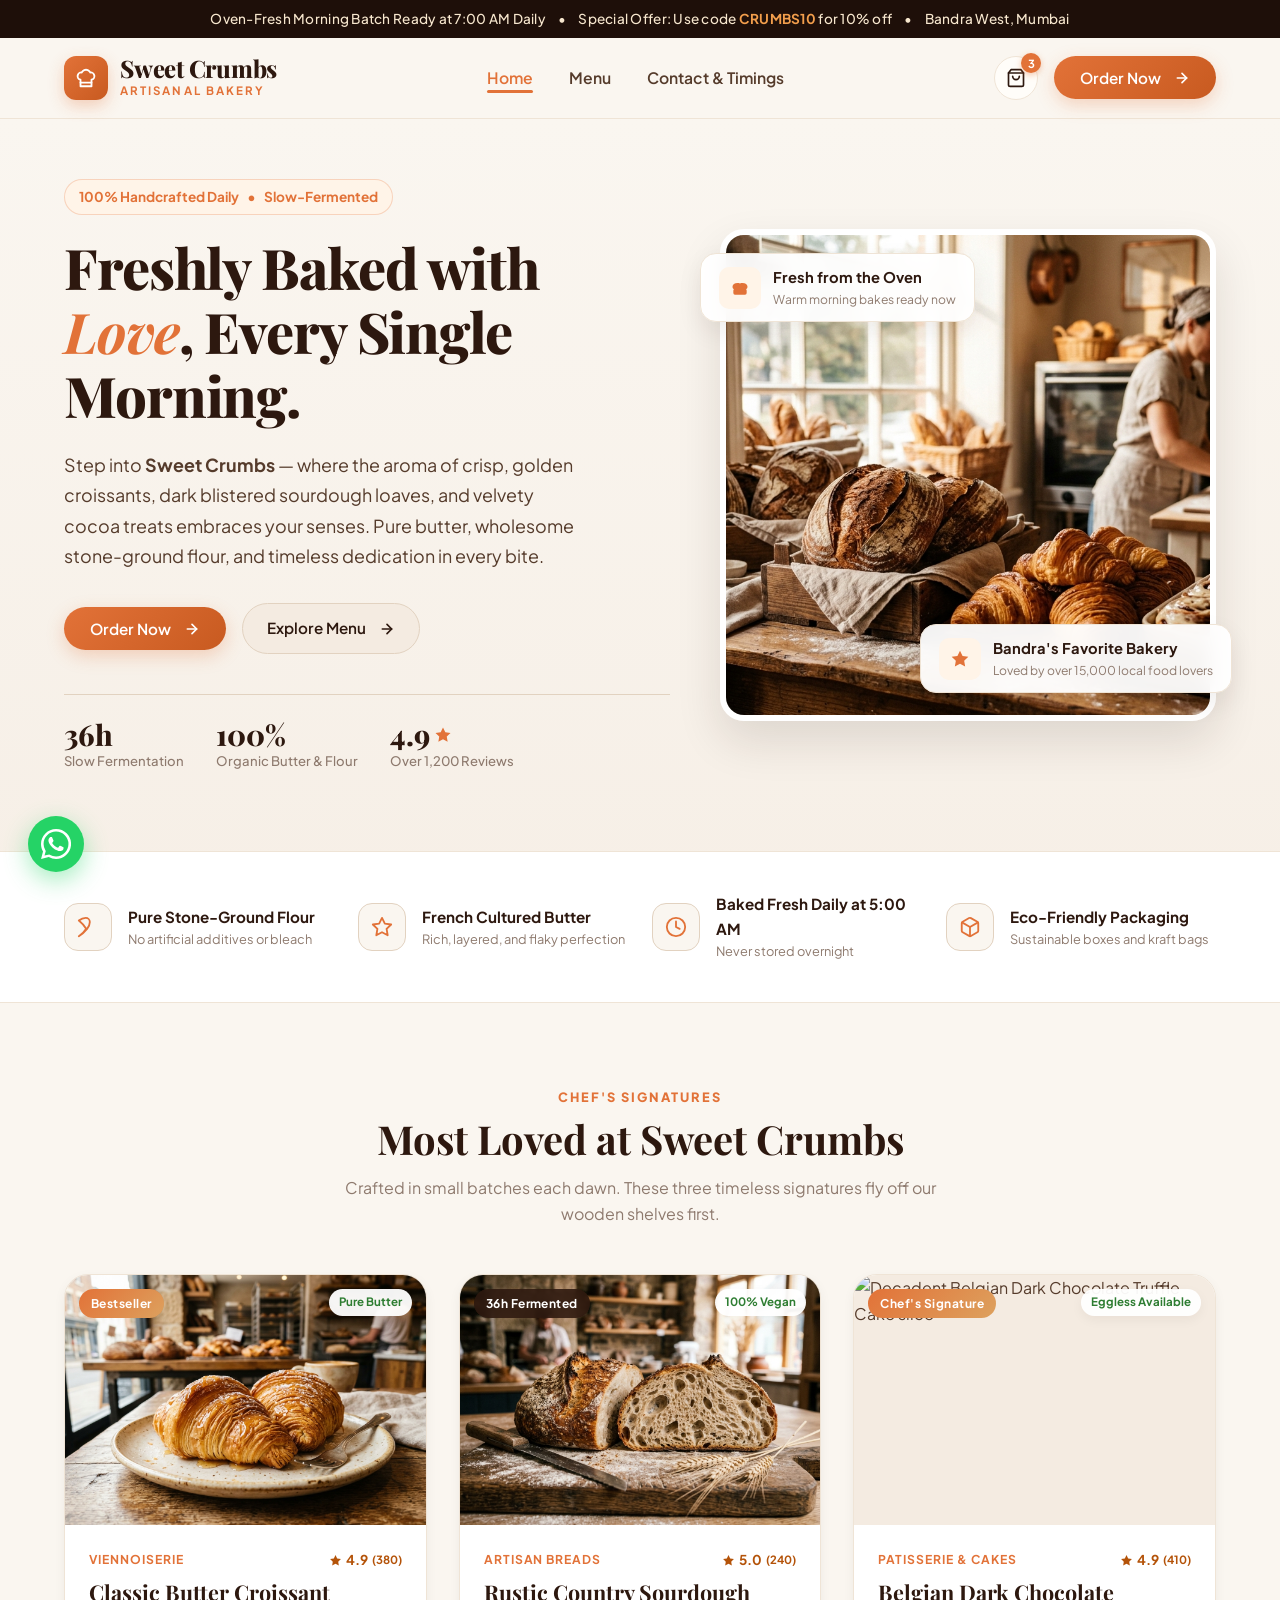
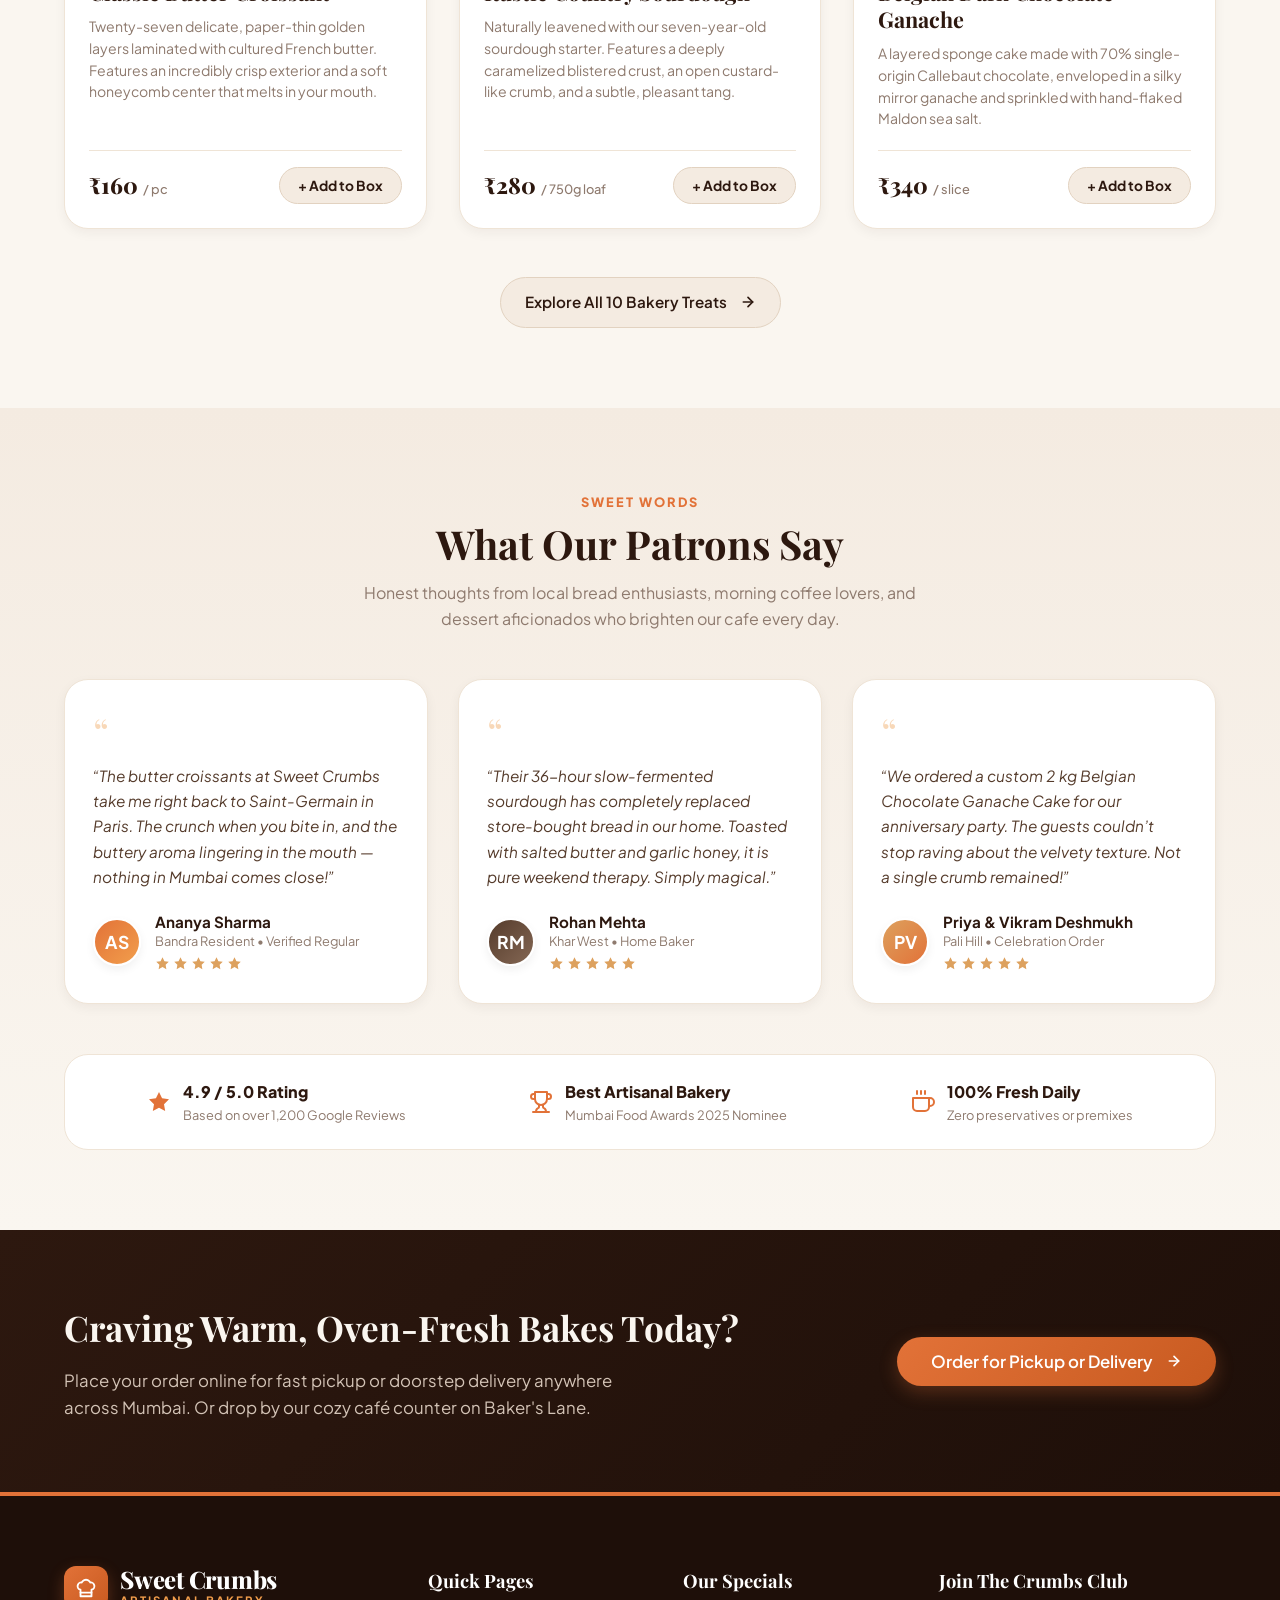
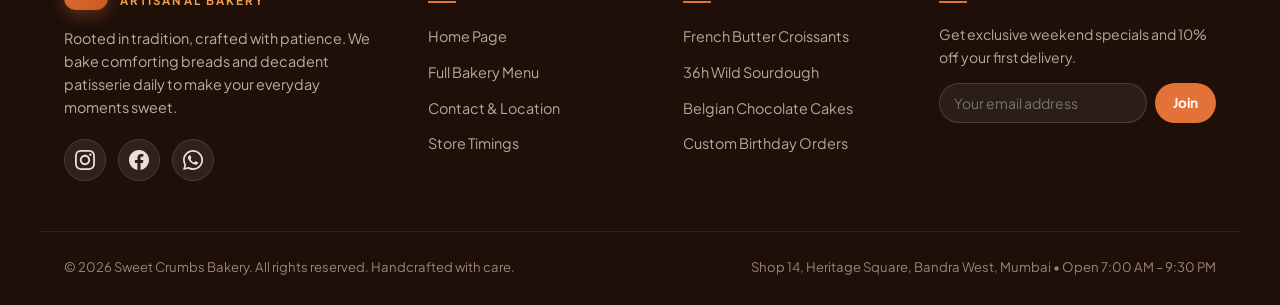
==== index.html @ a822f8e8 "Initial commit: Sweet Crumbs Bakery website" ====
<!DOCTYPE html>
<html lang="en">
<head>
  <meta charset="UTF-8">
  <meta name="viewport" content="width=device-width, initial-scale=1.0">
  <title>Sweet Crumbs — Artisanal Bakery & Patisserie</title>
  <meta name="description" content="Welcome to Sweet Crumbs. Freshly baked artisanal sourdough, buttery French croissants, handcrafted pastries and specialty coffee. Baked fresh every morning.">
  <link rel="stylesheet" href="assets/css/styles.css">
  <link rel="icon" href="data:image/svg+xml,<svg xmlns='http://www.w3.org/2000/svg' viewBox='0 0 24 24' fill='%23E27238'><path d='M6 13.87A4 4 0 0 1 7.41 6a5.11 5.11 0 0 1 1.05-1.54 5 5 0 0 1 7.08 0A5.11 5.11 0 0 1 16.59 6 4 4 0 0 1 18 13.87V21H6Z'/><line x1='6' y1='17' x2='18' y2='17' stroke='%23FAF6F0' stroke-width='2'/></svg>">
</head>
<body>

  <!-- Top Announcement Bar -->
  <div class="top-bar">
    <span>Oven-Fresh Morning Batch Ready at 7:00 AM Daily</span>
    <span>•</span>
    <span>Special Offer: Use code <span class="highlight">CRUMBS10</span> for 10% off</span>
    <span>•</span>
    <span>Bandra West, Mumbai</span>
  </div>

  <!-- Mobile Drawer Backdrop -->
  <div class="mobile-drawer-backdrop" id="drawerBackdrop"></div>

  <!-- Main Navigation Header -->
  <header class="site-header">
    <div class="container header-inner">
      <a href="index.html" class="brand-logo" id="brandLogo">
        <div class="brand-icon">
          <svg width="22" height="22" viewBox="0 0 24 24" fill="none" stroke="currentColor" stroke-width="2" stroke-linecap="round" stroke-linejoin="round">
            <path d="M6 13.87A4 4 0 0 1 7.41 6a5.11 5.11 0 0 1 1.05-1.54 5 5 0 0 1 7.08 0A5.11 5.11 0 0 1 16.59 6 4 4 0 0 1 18 13.87V21H6Z"/>
            <line x1="6" y1="17" x2="18" y2="17"/>
          </svg>
        </div>
        <div class="brand-text">
          <span class="brand-title">Sweet Crumbs</span>
          <span class="brand-subtitle">Artisanal Bakery</span>
        </div>
      </a>

      <!-- Desktop Nav & Mobile Menu Dropdown -->
      <nav>
        <ul class="nav-menu" id="primaryNav">
          <li>
            <a href="index.html" class="nav-link active" id="navHome">
              <svg class="nav-link-icon" width="18" height="18" viewBox="0 0 24 24" fill="none" stroke="currentColor" stroke-width="2" stroke-linecap="round" stroke-linejoin="round"><path d="M3 9l9-7 9 7v11a2 2 0 0 1-2 2H5a2 2 0 0 1-2-2z"/><polyline points="9 22 9 12 15 12 15 22"/></svg>
              <span>Home</span>
            </a>
          </li>
          <li>
            <a href="menu.html" class="nav-link" id="navMenu">
              <svg class="nav-link-icon" width="18" height="18" viewBox="0 0 24 24" fill="none" stroke="currentColor" stroke-width="2" stroke-linecap="round" stroke-linejoin="round"><path d="M18 8h1a4 4 0 0 1 0 8h-1"/><path d="M2 8h16v9a4 4 0 0 1-4 4H6a4 4 0 0 1-4-4V8z"/><line x1="6" y1="1" x2="6" y2="4"/><line x1="10" y1="1" x2="10" y2="4"/><line x1="14" y1="1" x2="14" y2="4"/></svg>
              <span>Menu</span>
            </a>
          </li>
          <li>
            <a href="contact.html" class="nav-link" id="navContact">
              <svg class="nav-link-icon" width="18" height="18" viewBox="0 0 24 24" fill="none" stroke="currentColor" stroke-width="2" stroke-linecap="round" stroke-linejoin="round"><path d="M22 16.92v3a2 2 0 0 1-2.18 2 19.79 19.79 0 0 1-8.63-3.07 19.5 19.5 0 0 1-6-6 19.79 19.79 0 0 1-3.07-8.67A2 2 0 0 1 4.11 2h3a2 2 0 0 1 2 1.72 12.84 12.84 0 0 0 .7 2.81 2 2 0 0 1-.45 2.11L8.09 9.91a16 16 0 0 0 6 6l1.27-1.27a2 2 0 0 1 2.11-.45 12.84 12.84 0 0 0 2.81.7A2 2 0 0 1 22 16.92z"/></svg>
              <span>Contact & Timings</span>
            </a>
          </li>

          <!-- Mobile Menu Footer CTA & Info -->
          <li class="mobile-menu-footer">
            <button class="btn-primary" style="width: 100%; justify-content: center;" data-open-order-modal>
              <span>Order Now</span>
              <svg class="btn-arrow" width="16" height="16" viewBox="0 0 24 24" fill="none" stroke="currentColor" stroke-width="2.5" stroke-linecap="round" stroke-linejoin="round"><line x1="5" y1="12" x2="19" y2="12"/><polyline points="12 5 19 12 12 19"/></svg>
            </button>
            <div class="mobile-menu-info">
              <div>Open 7:00 AM – 9:30 PM Daily</div>
              <div>Heritage Square, Bandra West</div>
            </div>
          </li>
        </ul>
      </nav>

      <!-- Header CTA & Cart -->
      <div class="header-actions">
        <button class="cart-btn" id="headerCartBtn" data-open-order-modal title="View Your Bakery Box" aria-label="Bakery Cart">
          <svg width="20" height="20" viewBox="0 0 24 24" fill="none" stroke="currentColor" stroke-width="2" stroke-linecap="round" stroke-linejoin="round">
            <path d="M6 2L3 6v14a2 2 0 0 0 2 2h14a2 2 0 0 0 2-2V6l-3-4z"/>
            <line x1="3" y1="6" x2="21" y2="6"/>
            <path d="M16 10a4 4 0 0 1-8 0"/>
          </svg>
          <span class="cart-badge">2</span>
        </button>
        <button class="btn-primary header-desktop-order-btn" id="headerOrderBtn" data-open-order-modal>
          <span>Order Now</span>
          <svg class="btn-arrow" width="16" height="16" viewBox="0 0 24 24" fill="none" stroke="currentColor" stroke-width="2.5" stroke-linecap="round" stroke-linejoin="round"><line x1="5" y1="12" x2="19" y2="12"/><polyline points="12 5 19 12 12 19"/></svg>
        </button>
        <button class="mobile-nav-toggle" id="mobileMenuToggle" aria-label="Toggle Navigation Menu" aria-expanded="false">
          <svg class="hamburger-icon" width="22" height="22" viewBox="0 0 24 24" fill="none" stroke="currentColor" stroke-width="2.2" stroke-linecap="round" stroke-linejoin="round">
            <line x1="3" y1="6" x2="21" y2="6"/>
            <line x1="3" y1="12" x2="21" y2="12"/>
            <line x1="3" y1="18" x2="21" y2="18"/>
          </svg>
          <svg class="close-icon" width="22" height="22" viewBox="0 0 24 24" fill="none" stroke="currentColor" stroke-width="2.2" stroke-linecap="round" stroke-linejoin="round">
            <line x1="18" y1="6" x2="6" y2="18"/>
            <line x1="6" y1="6" x2="18" y2="18"/>
          </svg>
        </button>
      </div>
    </div>
  </header>

  <!-- Hero Section -->
  <section class="hero-section" id="heroSection">
    <div class="container hero-grid">
      <div class="hero-content">
        <div class="hero-tag">
          <span>100% Handcrafted Daily</span>
          <span>•</span>
          <span>Slow-Fermented</span>
        </div>
        <h1 class="hero-title">
          Freshly Baked with <span class="accent">Love</span>, Every Single Morning.
        </h1>
        <p class="hero-desc">
          Step into <strong>Sweet Crumbs</strong> — where the aroma of crisp, golden croissants, dark blistered sourdough loaves, and velvety cocoa treats embraces your senses. Pure butter, wholesome stone-ground flour, and timeless dedication in every bite.
        </p>

        <div class="hero-buttons">
          <button class="btn-primary" id="heroOrderNowBtn" data-open-order-modal>
            <span>Order Now</span>
            <svg class="btn-arrow" width="16" height="16" viewBox="0 0 24 24" fill="none" stroke="currentColor" stroke-width="2.5" stroke-linecap="round" stroke-linejoin="round"><line x1="5" y1="12" x2="19" y2="12"/><polyline points="12 5 19 12 12 19"/></svg>
          </button>
          <a href="menu.html" class="btn-secondary" id="heroExploreMenuBtn">
            <span>Explore Menu</span>
            <svg class="btn-arrow" width="16" height="16" viewBox="0 0 24 24" fill="none" stroke="currentColor" stroke-width="2.5" stroke-linecap="round" stroke-linejoin="round"><line x1="5" y1="12" x2="19" y2="12"/><polyline points="12 5 19 12 12 19"/></svg>
          </a>
        </div>

        <div class="hero-stats">
          <div class="stat-item">
            <span class="stat-number">36h</span>
            <span class="stat-label">Slow Fermentation</span>
          </div>
          <div class="stat-item">
            <span class="stat-number">100%</span>
            <span class="stat-label">Organic Butter & Flour</span>
          </div>
          <div class="stat-item">
            <span class="stat-number" style="display: flex; align-items: center; gap: 4px;">
              4.9
              <svg width="18" height="18" viewBox="0 0 24 24" fill="#E27238" style="display: inline-block;">
                <path d="M12 2l3.09 6.26L22 9.27l-5 4.87 1.18 6.88L12 17.77l-6.18 3.25L7 14.14 2 9.27l6.91-1.01L12 2z"/>
              </svg>
            </span>
            <span class="stat-label">Over 1,200 Reviews</span>
          </div>
        </div>
      </div>

      <!-- Hero Visual Card with Float Badges -->
      <div class="hero-visual-wrapper">
        <div class="floating-badge badge-top">
          <div class="badge-icon-box">
            <svg width="20" height="20" viewBox="0 0 24 24" fill="currentColor">
              <path d="M21 10.5C21 8 18.5 6 15 6c-1 0-2 .16-3 .46C11 6.16 10 6 9 6 5.5 6 3 8 3 10.5c0 1.25.65 2.37 1.7 3.14A3 3 0 0 0 4 15v3a2 2 0 0 0 2 2h12a2 2 0 0 0 2-2v-3a3 3 0 0 0-.7-1.36c1.05-.77 1.7-1.89 1.7-3.14z"/>
            </svg>
          </div>
          <div>
            <div class="badge-text-title">Fresh from the Oven</div>
            <div class="badge-text-sub">Warm morning bakes ready now</div>
          </div>
        </div>

        <div class="hero-image-card">
          <img src="assets/images/hero-banner.jpg" alt="Sweet Crumbs artisanal bakery counter with fresh breads and croissants" id="heroMainImage">
        </div>

        <div class="floating-badge badge-bottom">
          <div class="badge-icon-box">
            <svg width="20" height="20" viewBox="0 0 24 24" fill="currentColor">
              <path d="M12 2l3.09 6.26L22 9.27l-5 4.87 1.18 6.88L12 17.77l-6.18 3.25L7 14.14 2 9.27l6.91-1.01L12 2z"/>
            </svg>
          </div>
          <div>
            <div class="badge-text-title">Bandra's Favorite Bakery</div>
            <div class="badge-text-sub">Loved by over 15,000 local food lovers</div>
          </div>
        </div>
      </div>
    </div>
  </section>

  <!-- Feature Ribbons -->
  <div class="features-strip">
    <div class="container features-grid">
      <div class="feature-box">
        <div class="feature-icon-box">
          <svg width="22" height="22" viewBox="0 0 24 24" fill="none" stroke="currentColor" stroke-width="2" stroke-linecap="round" stroke-linejoin="round">
            <path d="M2 22s5-3 9-8c2-2.5 3-5 3-7.5A4.5 4.5 0 0 0 9.5 2C7 2 4.5 3 2 5c5 4 8 9 8 9s-3 5-8 8z"/>
          </svg>
        </div>
        <div>
          <h4 class="feature-title">Pure Stone-Ground Flour</h4>
          <p class="feature-sub">No artificial additives or bleach</p>
        </div>
      </div>
      <div class="feature-box">
        <div class="feature-icon-box">
          <svg width="22" height="22" viewBox="0 0 24 24" fill="none" stroke="currentColor" stroke-width="2" stroke-linecap="round" stroke-linejoin="round">
            <polygon points="12 2 15.09 8.26 22 9.27 17 14.14 18.18 21.02 12 17.77 5.82 21.02 7 14.14 2 9.27 8.91 8.26 12 2"/>
          </svg>
        </div>
        <div>
          <h4 class="feature-title">French Cultured Butter</h4>
          <p class="feature-sub">Rich, layered, and flaky perfection</p>
        </div>
      </div>
      <div class="feature-box">
        <div class="feature-icon-box">
          <svg width="22" height="22" viewBox="0 0 24 24" fill="none" stroke="currentColor" stroke-width="2" stroke-linecap="round" stroke-linejoin="round">
            <circle cx="12" cy="12" r="10"/><polyline points="12 6 12 12 16 14"/>
          </svg>
        </div>
        <div>
          <h4 class="feature-title">Baked Fresh Daily at 5:00 AM</h4>
          <p class="feature-sub">Never stored overnight</p>
        </div>
      </div>
      <div class="feature-box">
        <div class="feature-icon-box">
          <svg width="22" height="22" viewBox="0 0 24 24" fill="none" stroke="currentColor" stroke-width="2" stroke-linecap="round" stroke-linejoin="round">
            <path d="M21 16V8a2 2 0 0 0-1-1.73l-7-4a2 2 0 0 0-2 0l-7 4A2 2 0 0 0 3 8v8a2 2 0 0 0 1 1.73l7 4a2 2 0 0 0 2 0l7-4A2 2 0 0 0 21 16z"/>
            <polyline points="3.27 6.96 12 12.01 20.73 6.96"/>
            <line x1="12" y1="22.08" x2="12" y2="12"/>
          </svg>
        </div>
        <div>
          <h4 class="feature-title">Eco-Friendly Packaging</h4>
          <p class="feature-sub">Sustainable boxes and kraft bags</p>
        </div>
      </div>
    </div>
  </div>

  <!-- Popular Items Section (3 Highlights) -->
  <section class="popular-section" id="popularItemsSection">
    <div class="container">
      <div class="section-header">
        <span class="section-tag">Chef's Signatures</span>
        <h2 class="section-title">Most Loved at Sweet Crumbs</h2>
        <p class="section-desc">
          Crafted in small batches each dawn. These three timeless signatures fly off our wooden shelves first.
        </p>
      </div>

      <div class="popular-grid">
        <!-- Item 1: Butter Croissant -->
        <article class="bakery-card" id="cardButterCroissant">
          <div class="card-img-wrap">
            <span class="card-badge gold">Bestseller</span>
            <span class="card-diet-tag">Pure Butter</span>
            <img src="assets/images/butter-croissant.jpg" alt="Golden flaky French Butter Croissant">
          </div>
          <div class="card-content">
            <div class="card-meta">
              <span class="card-category">Viennoiserie</span>
              <div class="card-rating">
                <svg width="13" height="13" viewBox="0 0 24 24" fill="currentColor"><path d="M12 2l3.09 6.26L22 9.27l-5 4.87 1.18 6.88L12 17.77l-6.18 3.25L7 14.14 2 9.27l6.91-1.01L12 2z"/></svg>
                4.9 <small>(380)</small>
              </div>
            </div>
            <h3 class="card-title">Classic Butter Croissant</h3>
            <p class="card-desc">
              Twenty-seven delicate, paper-thin golden layers laminated with cultured French butter. Features an incredibly crisp exterior and a soft honeycomb center that melts in your mouth.
            </p>
            <div class="card-footer">
              <div class="card-price">₹160 <small>/ pc</small></div>
              <button class="btn-add-cart" data-id="croissant" data-name="Classic Butter Croissant" data-price="160" data-img="assets/images/butter-croissant.jpg" id="addCroissantBtn">
                <span>+ Add to Box</span>
              </button>
            </div>
          </div>
        </article>

        <!-- Item 2: Artisan Sourdough -->
        <article class="bakery-card" id="cardArtisanSourdough">
          <div class="card-img-wrap">
            <span class="card-badge">36h Fermented</span>
            <span class="card-diet-tag">100% Vegan</span>
            <img src="assets/images/artisan-sourdough.jpg" alt="Rustic sliced Country Sourdough Loaf">
          </div>
          <div class="card-content">
            <div class="card-meta">
              <span class="card-category">Artisan Breads</span>
              <div class="card-rating">
                <svg width="13" height="13" viewBox="0 0 24 24" fill="currentColor"><path d="M12 2l3.09 6.26L22 9.27l-5 4.87 1.18 6.88L12 17.77l-6.18 3.25L7 14.14 2 9.27l6.91-1.01L12 2z"/></svg>
                5.0 <small>(240)</small>
              </div>
            </div>
            <h3 class="card-title">Rustic Country Sourdough</h3>
            <p class="card-desc">
              Naturally leavened with our seven-year-old sourdough starter. Features a deeply caramelized blistered crust, an open custard-like crumb, and a subtle, pleasant tang.
            </p>
            <div class="card-footer">
              <div class="card-price">₹280 <small>/ 750g loaf</small></div>
              <button class="btn-add-cart" data-id="sourdough" data-name="Rustic Country Sourdough" data-price="280" data-img="assets/images/artisan-sourdough.jpg" id="addSourdoughBtn">
                <span>+ Add to Box</span>
              </button>
            </div>
          </div>
        </article>

        <!-- Item 3: Belgian Dark Chocolate Cake -->
        <article class="bakery-card" id="cardChocolateCake">
          <div class="card-img-wrap">
            <span class="card-badge gold">Chef's Signature</span>
            <span class="card-diet-tag">Eggless Available</span>
            <img src="assets/images/chocolate-cake.jpg" alt="Decadent Belgian Dark Chocolate Truffle Cake slice">
          </div>
          <div class="card-content">
            <div class="card-meta">
              <span class="card-category">Patisserie & Cakes</span>
              <div class="card-rating">
                <svg width="13" height="13" viewBox="0 0 24 24" fill="currentColor"><path d="M12 2l3.09 6.26L22 9.27l-5 4.87 1.18 6.88L12 17.77l-6.18 3.25L7 14.14 2 9.27l6.91-1.01L12 2z"/></svg>
                4.9 <small>(410)</small>
              </div>
            </div>
            <h3 class="card-title">Belgian Dark Chocolate Ganache</h3>
            <p class="card-desc">
              A layered sponge cake made with 70% single-origin Callebaut chocolate, enveloped in a silky mirror ganache and sprinkled with hand-flaked Maldon sea salt.
            </p>
            <div class="card-footer">
              <div class="card-price">₹340 <small>/ slice</small></div>
              <button class="btn-add-cart" data-id="choco_cake" data-name="Belgian Dark Chocolate Ganache" data-price="340" data-img="assets/images/chocolate-cake.jpg" id="addChocoCakeBtn">
                <span>+ Add to Box</span>
              </button>
            </div>
          </div>
        </article>
      </div>

      <div class="popular-cta">
        <a href="menu.html" class="btn-secondary" id="viewFullMenuBtn">
          <span>Explore All 10 Bakery Treats</span>
          <svg class="btn-arrow" width="16" height="16" viewBox="0 0 24 24" fill="none" stroke="currentColor" stroke-width="2.5" stroke-linecap="round" stroke-linejoin="round"><line x1="5" y1="12" x2="19" y2="12"/><polyline points="12 5 19 12 12 19"/></svg>
        </a>
      </div>
    </div>
  </section>

  <!-- Customer Reviews Section -->
  <section class="reviews-section" id="reviewsSection">
    <div class="container">
      <div class="section-header">
        <span class="section-tag">Sweet Words</span>
        <h2 class="section-title">What Our Patrons Say</h2>
        <p class="section-desc">
          Honest thoughts from local bread enthusiasts, morning coffee lovers, and dessert aficionados who brighten our cafe every day.
        </p>
      </div>

      <div class="reviews-grid">
        <!-- Review 1 -->
        <div class="review-card">
          <div class="quote-icon">“</div>
          <p class="review-text">
            “The butter croissants at Sweet Crumbs take me right back to Saint-Germain in Paris. The crunch when you bite in, and the buttery aroma lingering in the mouth — nothing in Mumbai comes close!”
          </p>
          <div class="reviewer-info">
            <div class="reviewer-avatar">AS</div>
            <div>
              <div class="reviewer-name">Ananya Sharma</div>
              <div class="reviewer-location">Bandra Resident • Verified Regular</div>
              <div class="review-stars" aria-label="5 out of 5 stars">
                <svg width="15" height="15" viewBox="0 0 24 24" fill="#DDA15E"><path d="M12 2l3.09 6.26L22 9.27l-5 4.87 1.18 6.88L12 17.77l-6.18 3.25L7 14.14 2 9.27l6.91-1.01L12 2z"/></svg>
                <svg width="15" height="15" viewBox="0 0 24 24" fill="#DDA15E"><path d="M12 2l3.09 6.26L22 9.27l-5 4.87 1.18 6.88L12 17.77l-6.18 3.25L7 14.14 2 9.27l6.91-1.01L12 2z"/></svg>
                <svg width="15" height="15" viewBox="0 0 24 24" fill="#DDA15E"><path d="M12 2l3.09 6.26L22 9.27l-5 4.87 1.18 6.88L12 17.77l-6.18 3.25L7 14.14 2 9.27l6.91-1.01L12 2z"/></svg>
                <svg width="15" height="15" viewBox="0 0 24 24" fill="#DDA15E"><path d="M12 2l3.09 6.26L22 9.27l-5 4.87 1.18 6.88L12 17.77l-6.18 3.25L7 14.14 2 9.27l6.91-1.01L12 2z"/></svg>
                <svg width="15" height="15" viewBox="0 0 24 24" fill="#DDA15E"><path d="M12 2l3.09 6.26L22 9.27l-5 4.87 1.18 6.88L12 17.77l-6.18 3.25L7 14.14 2 9.27l6.91-1.01L12 2z"/></svg>
              </div>
            </div>
          </div>
        </div>

        <!-- Review 2 -->
        <div class="review-card">
          <div class="quote-icon">“</div>
          <p class="review-text">
            “Their 36-hour slow-fermented sourdough has completely replaced store-bought bread in our home. Toasted with salted butter and garlic honey, it is pure weekend therapy. Simply magical.”
          </p>
          <div class="reviewer-info">
            <div class="reviewer-avatar" style="background: linear-gradient(135deg, #553B2B, #846754);">RM</div>
            <div>
              <div class="reviewer-name">Rohan Mehta</div>
              <div class="reviewer-location">Khar West • Home Baker</div>
              <div class="review-stars" aria-label="5 out of 5 stars">
                <svg width="15" height="15" viewBox="0 0 24 24" fill="#DDA15E"><path d="M12 2l3.09 6.26L22 9.27l-5 4.87 1.18 6.88L12 17.77l-6.18 3.25L7 14.14 2 9.27l6.91-1.01L12 2z"/></svg>
                <svg width="15" height="15" viewBox="0 0 24 24" fill="#DDA15E"><path d="M12 2l3.09 6.26L22 9.27l-5 4.87 1.18 6.88L12 17.77l-6.18 3.25L7 14.14 2 9.27l6.91-1.01L12 2z"/></svg>
                <svg width="15" height="15" viewBox="0 0 24 24" fill="#DDA15E"><path d="M12 2l3.09 6.26L22 9.27l-5 4.87 1.18 6.88L12 17.77l-6.18 3.25L7 14.14 2 9.27l6.91-1.01L12 2z"/></svg>
                <svg width="15" height="15" viewBox="0 0 24 24" fill="#DDA15E"><path d="M12 2l3.09 6.26L22 9.27l-5 4.87 1.18 6.88L12 17.77l-6.18 3.25L7 14.14 2 9.27l6.91-1.01L12 2z"/></svg>
                <svg width="15" height="15" viewBox="0 0 24 24" fill="#DDA15E"><path d="M12 2l3.09 6.26L22 9.27l-5 4.87 1.18 6.88L12 17.77l-6.18 3.25L7 14.14 2 9.27l6.91-1.01L12 2z"/></svg>
              </div>
            </div>
          </div>
        </div>

        <!-- Review 3 -->
        <div class="review-card">
          <div class="quote-icon">“</div>
          <p class="review-text">
            “We ordered a custom 2 kg Belgian Chocolate Ganache Cake for our anniversary party. The guests couldn’t stop raving about the velvety texture. Not a single crumb remained!”
          </p>
          <div class="reviewer-info">
            <div class="reviewer-avatar" style="background: linear-gradient(135deg, #DDA15E, #E27238);">PV</div>
            <div>
              <div class="reviewer-name">Priya & Vikram Deshmukh</div>
              <div class="reviewer-location">Pali Hill • Celebration Order</div>
              <div class="review-stars" aria-label="5 out of 5 stars">
                <svg width="15" height="15" viewBox="0 0 24 24" fill="#DDA15E"><path d="M12 2l3.09 6.26L22 9.27l-5 4.87 1.18 6.88L12 17.77l-6.18 3.25L7 14.14 2 9.27l6.91-1.01L12 2z"/></svg>
                <svg width="15" height="15" viewBox="0 0 24 24" fill="#DDA15E"><path d="M12 2l3.09 6.26L22 9.27l-5 4.87 1.18 6.88L12 17.77l-6.18 3.25L7 14.14 2 9.27l6.91-1.01L12 2z"/></svg>
                <svg width="15" height="15" viewBox="0 0 24 24" fill="#DDA15E"><path d="M12 2l3.09 6.26L22 9.27l-5 4.87 1.18 6.88L12 17.77l-6.18 3.25L7 14.14 2 9.27l6.91-1.01L12 2z"/></svg>
                <svg width="15" height="15" viewBox="0 0 24 24" fill="#DDA15E"><path d="M12 2l3.09 6.26L22 9.27l-5 4.87 1.18 6.88L12 17.77l-6.18 3.25L7 14.14 2 9.27l6.91-1.01L12 2z"/></svg>
                <svg width="15" height="15" viewBox="0 0 24 24" fill="#DDA15E"><path d="M12 2l3.09 6.26L22 9.27l-5 4.87 1.18 6.88L12 17.77l-6.18 3.25L7 14.14 2 9.27l6.91-1.01L12 2z"/></svg>
              </div>
            </div>
          </div>
        </div>
      </div>

      <!-- Trust Badges -->
      <div class="trust-banner">
        <div class="trust-item">
          <div class="trust-item-icon">
            <svg width="24" height="24" viewBox="0 0 24 24" fill="currentColor">
              <path d="M12 2l3.09 6.26L22 9.27l-5 4.87 1.18 6.88L12 17.77l-6.18 3.25L7 14.14 2 9.27l6.91-1.01L12 2z"/>
            </svg>
          </div>
          <div>
            <div class="trust-item-title">4.9 / 5.0 Rating</div>
            <div class="trust-item-sub">Based on over 1,200 Google Reviews</div>
          </div>
        </div>
        <div class="trust-item">
          <div class="trust-item-icon">
            <svg width="24" height="24" viewBox="0 0 24 24" fill="none" stroke="currentColor" stroke-width="2" stroke-linecap="round" stroke-linejoin="round">
              <path d="M6 9H4.5a2.5 2.5 0 0 1 0-5H6"/><path d="M18 9h1.5a2.5 2.5 0 0 0 0-5H18"/><path d="M4 22h16"/><path d="M10 14.66V17c0 .55-.47.98-.97 1.21C7.85 18.75 7 20.24 7 22"/><path d="M14 14.66V17c0 .55.47.98.97 1.21C16.15 18.75 17 20.24 17 22"/><path d="M18 2H6v7a6 6 0 0 0 12 0V2z"/>
            </svg>
          </div>
          <div>
            <div class="trust-item-title">Best Artisanal Bakery</div>
            <div class="trust-item-sub">Mumbai Food Awards 2025 Nominee</div>
          </div>
        </div>
        <div class="trust-item">
          <div class="trust-item-icon">
            <svg width="24" height="24" viewBox="0 0 24 24" fill="none" stroke="currentColor" stroke-width="2" stroke-linecap="round" stroke-linejoin="round">
              <path d="M18 8h1a4 4 0 0 1 0 8h-1"/><path d="M2 8h16v9a4 4 0 0 1-4 4H6a4 4 0 0 1-4-4V8z"/><line x1="6" y1="1" x2="6" y2="4"/><line x1="10" y1="1" x2="10" y2="4"/><line x1="14" y1="1" x2="14" y2="4"/>
            </svg>
          </div>
          <div>
            <div class="trust-item-title">100% Fresh Daily</div>
            <div class="trust-item-sub">Zero preservatives or premixes</div>
          </div>
        </div>
      </div>
    </div>
  </section>

  <!-- Warm Callout Banner -->
  <section class="callout-banner">
    <div class="container callout-inner">
      <div class="callout-text">
        <h3>Craving Warm, Oven-Fresh Bakes Today?</h3>
        <p>
          Place your order online for fast pickup or doorstep delivery anywhere across Mumbai. Or drop by our cozy café counter on Baker's Lane.
        </p>
      </div>
      <div class="callout-action">
        <button class="btn-primary" style="padding: 14px 34px; font-size: 1.05rem;" data-open-order-modal id="calloutOrderBtn">
          <span>Order for Pickup or Delivery</span>
          <svg class="btn-arrow" width="16" height="16" viewBox="0 0 24 24" fill="none" stroke="currentColor" stroke-width="2.5" stroke-linecap="round" stroke-linejoin="round"><line x1="5" y1="12" x2="19" y2="12"/><polyline points="12 5 19 12 12 19"/></svg>
        </button>
      </div>
    </div>
  </section>

  <!-- Footer -->
  <footer class="site-footer">
    <div class="container footer-grid">
      <div class="footer-brand">
        <div class="brand-logo">
          <div class="brand-icon">
            <svg width="22" height="22" viewBox="0 0 24 24" fill="none" stroke="currentColor" stroke-width="2" stroke-linecap="round" stroke-linejoin="round">
              <path d="M6 13.87A4 4 0 0 1 7.41 6a5.11 5.11 0 0 1 1.05-1.54 5 5 0 0 1 7.08 0A5.11 5.11 0 0 1 16.59 6 4 4 0 0 1 18 13.87V21H6Z"/>
              <line x1="6" y1="17" x2="18" y2="17"/>
            </svg>
          </div>
          <div class="brand-text">
            <span class="brand-title">Sweet Crumbs</span>
            <span class="brand-subtitle">Artisanal Bakery</span>
          </div>
        </div>
        <p class="footer-brand-desc">
          Rooted in tradition, crafted with patience. We bake comforting breads and decadent patisserie daily to make your everyday moments sweet.
        </p>
        <div class="footer-socials">
          <a href="https://instagram.com" target="_blank" class="social-link instagram" title="Follow Sweet Crumbs on Instagram" aria-label="Instagram">
            <svg viewBox="0 0 24 24" fill="none" xmlns="http://www.w3.org/2000/svg">
              <path d="M12 2.163c3.204 0 3.584.012 4.85.07 3.252.148 4.771 1.691 4.919 4.919.058 1.265.069 1.645.069 4.849 0 3.205-.012 3.584-.069 4.849-.149 3.225-1.664 4.771-4.919 4.919-1.266.058-1.644.07-4.85.07-3.204 0-3.584-.012-4.849-.07-3.26-.149-4.771-1.699-4.919-4.92-.058-1.265-.07-1.644-.07-4.849 0-3.204.013-3.583.07-4.849.149-3.227 1.664-4.771 4.919-4.919 1.266-.057 1.645-.069 4.849-.069zm0-2.163c-3.259 0-3.667.014-4.947.072-4.358.2-6.78 2.618-6.98 6.98-.059 1.281-.073 1.689-.073 4.948 0 3.259.014 3.668.072 4.948.2 4.358 2.618 6.78 6.98 6.98 1.281.058 1.689.072 4.948.072 3.259 0 3.668-.014 4.948-.072 4.354-.2 6.782-2.618 6.979-6.98.059-1.28.073-1.689.073-4.948 0-3.259-.014-3.667-.072-4.947-.196-4.354-2.617-6.78-6.979-6.98-1.281-.059-1.69-.073-4.949-.073zm0 5.838c-3.403 0-6.162 2.759-6.162 6.162s2.759 6.163 6.162 6.163 6.162-2.759 6.162-6.163c0-3.403-2.759-6.162-6.162-6.162zm0 10.162c-2.209 0-4-1.79-4-4 0-2.209 1.791-4 4-4s4 1.791 4 4c0 2.21-1.791 4-4 4zm6.406-11.845c-.796 0-1.441.645-1.441 1.44s.645 1.44 1.441 1.44c.795 0 1.439-.645 1.439-1.44s-.644-1.44-1.439-1.44z" fill="currentColor"/>
            </svg>
          </a>
          <a href="https://facebook.com" target="_blank" class="social-link facebook" title="Follow Sweet Crumbs on Facebook" aria-label="Facebook">
            <svg viewBox="0 0 24 24" fill="currentColor" xmlns="http://www.w3.org/2000/svg">
              <path d="M24 12.073c0-6.627-5.373-12-12-12s-12 5.373-12 12c0 5.99 4.388 10.954 10.125 11.854v-8.385H7.078v-3.47h3.047V9.43c0-3.007 1.792-4.669 4.533-4.669 1.312 0 2.686.235 2.686.235v2.953H15.83c-1.491 0-1.956.925-1.956 1.874v2.25h3.328l-.532 3.47h-2.796v8.385C19.612 23.027 24 18.062 24 12.073z"/>
            </svg>
          </a>
          <a href="https://wa.me/919820012345" target="_blank" class="social-link whatsapp" title="Chat with us on WhatsApp" aria-label="WhatsApp">
            <svg viewBox="0 0 24 24" fill="currentColor" xmlns="http://www.w3.org/2000/svg">
              <path d="M12.031 0C5.394 0 0 5.394 0 12.031c0 2.124.555 4.195 1.609 6.015L.062 24l6.125-1.578a11.96 11.96 0 005.844 1.516h.005c6.632 0 12.026-5.394 12.026-12.031A12.007 12.007 0 0012.031 0zm0 21.906h-.004a9.92 9.92 0 01-5.066-1.39l-.363-.216-3.766.97.994-3.64-.236-.375a9.888 9.888 0 01-1.516-5.224c0-5.484 4.453-9.938 9.951-9.938a9.907 9.907 0 017.027 2.91 9.903 9.903 0 012.914 7.027c0 5.485-4.453 9.938-9.951 9.938zm5.457-7.445c-.299-.15-1.77-.874-2.045-.974-.274-.1-.473-.15-.672.15-.199.3-.772.974-.946 1.173-.175.2-.349.225-.648.075-.3-.15-1.266-.467-2.411-1.488-.891-.795-1.493-1.777-1.667-2.077-.174-.3-.019-.462.131-.611.135-.135.3-.349.449-.523.149-.175.199-.3.299-.5.1-.2.05-.374-.025-.524-.075-.15-.672-1.62-.921-2.219-.243-.583-.49-.504-.673-.513l-.573-.01c-.199 0-.523.075-.797.374s-1.046 1.022-1.046 2.493c0 1.471 1.071 2.892 1.221 3.092.15.199 2.107 3.218 5.105 4.512.713.309 1.27.493 1.704.631.717.228 1.369.196 1.884.119.575-.086 1.77-.723 2.019-1.42.249-.698.249-1.296.175-1.42-.075-.125-.274-.2-.573-.349z"/>
            </svg>
          </a>
        </div>
      </div>

      <div class="footer-col">
        <h4 class="footer-col-title">Quick Pages</h4>
        <ul class="footer-links">
          <li><a href="index.html" class="footer-link">Home Page</a></li>
          <li><a href="menu.html" class="footer-link">Full Bakery Menu</a></li>
          <li><a href="contact.html" class="footer-link">Contact & Location</a></li>
          <li><a href="contact.html#hoursSection" class="footer-link">Store Timings</a></li>
        </ul>
      </div>

      <div class="footer-col">
        <h4 class="footer-col-title">Our Specials</h4>
        <ul class="footer-links">
          <li><a href="menu.html" class="footer-link">French Butter Croissants</a></li>
          <li><a href="menu.html" class="footer-link">36h Wild Sourdough</a></li>
          <li><a href="menu.html" class="footer-link">Belgian Chocolate Cakes</a></li>
          <li><a href="contact.html" class="footer-link">Custom Birthday Orders</a></li>
        </ul>
      </div>

      <div class="footer-col footer-newsletter">
        <h4 class="footer-col-title">Join The Crumbs Club</h4>
        <p>Get exclusive weekend specials and 10% off your first delivery.</p>
        <form class="newsletter-form" onsubmit="event.preventDefault(); showToast('Welcome to The Crumbs Club! Enjoy 10% off with code CRUMBS10');">
          <input type="email" placeholder="Your email address" required class="newsletter-input">
          <button type="submit" class="newsletter-btn">Join</button>
        </form>
      </div>
    </div>

    <div class="container footer-bottom">
      <div>© 2026 Sweet Crumbs Bakery. All rights reserved. Handcrafted with care.</div>
      <div>Shop 14, Heritage Square, Bandra West, Mumbai • Open 7:00 AM – 9:30 PM</div>
    </div>
  </footer>

  <!-- Quick Order / Cart Modal -->
  <div class="modal-overlay" id="orderModal">
    <div class="modal-box">
      <div class="modal-header">
        <div style="display: flex; align-items: center; gap: 8px;">
          <svg width="20" height="20" viewBox="0 0 24 24" fill="none" stroke="currentColor" stroke-width="2">
            <path d="M6 2L3 6v14a2 2 0 0 0 2 2h14a2 2 0 0 0 2-2V6l-3-4z"/>
            <line x1="3" y1="6" x2="21" y2="6"/>
            <path d="M16 10a4 4 0 0 1-8 0"/>
          </svg>
          <h3 class="modal-title">Your Bakery Box</h3>
        </div>
        <button class="modal-close-btn" data-close-modal aria-label="Close Order Modal">
          <svg width="18" height="18" viewBox="0 0 24 24" fill="none" stroke="currentColor" stroke-width="2.2" stroke-linecap="round" stroke-linejoin="round">
            <line x1="18" y1="6" x2="6" y2="18"></line>
            <line x1="6" y1="6" x2="18" y2="18"></line>
          </svg>
        </button>
      </div>
      <div class="modal-body">
        <div class="order-items-list">
          <!-- Dynamically populated by app.js -->
        </div>

        <div class="modal-summary">
          <span class="modal-total-title">Total Amount:</span>
          <span class="modal-total-val">₹600</span>
        </div>

        <div style="background: var(--bg-cream); border: 1px dashed var(--border-warm); border-radius: var(--radius-sm); padding: 12px 14px; margin-bottom: 8px;">
          <div style="font-size: 0.85rem; font-weight: 700; color: var(--color-primary-brown); margin-bottom: 4px;">Express Bakery Pickup / Delivery:</div>
          <div style="font-size: 0.8rem; color: var(--color-text-muted);">Freshly packed in warm, biodegradable boxes within 25 minutes.</div>
        </div>
      </div>
      <div class="modal-footer">
        <button class="btn-secondary" style="flex: 1;" data-close-modal>Keep Browsing</button>
        <button class="btn-primary" style="flex: 1.5; justify-content: center;" id="confirmOrderBtn">Place Bakery Order</button>
      </div>
    </div>
  </div>

  <!-- Floating WhatsApp Quick Button -->
  <a href="https://wa.me/919820012345?text=Hi%20Sweet%20Crumbs!%20I%20would%20like%20to%20place%20an%20order." target="_blank" class="floating-contact-btn" title="Chat with Bakery on WhatsApp" aria-label="WhatsApp Support">
    <svg viewBox="0 0 24 24" fill="currentColor" xmlns="http://www.w3.org/2000/svg">
      <path d="M12.031 0C5.394 0 0 5.394 0 12.031c0 2.124.555 4.195 1.609 6.015L.062 24l6.125-1.578a11.96 11.96 0 005.844 1.516h.005c6.632 0 12.026-5.394 12.026-12.031A12.007 12.007 0 0012.031 0zm0 21.906h-.004a9.92 9.92 0 01-5.066-1.39l-.363-.216-3.766.97.994-3.64-.236-.375a9.888 9.888 0 01-1.516-5.224c0-5.484 4.453-9.938 9.951-9.938a9.907 9.907 0 017.027 2.91 9.903 9.903 0 012.914 7.027c0 5.485-4.453 9.938-9.951 9.938zm5.457-7.445c-.299-.15-1.77-.874-2.045-.974-.274-.1-.473-.15-.672.15-.199.3-.772.974-.946 1.173-.175.2-.349.225-.648.075-.3-.15-1.266-.467-2.411-1.488-.891-.795-1.493-1.777-1.667-2.077-.174-.3-.019-.462.131-.611.135-.135.3-.349.449-.523.149-.175.199-.3.299-.5.1-.2.05-.374-.025-.524-.075-.15-.672-1.62-.921-2.219-.243-.583-.49-.504-.673-.513l-.573-.01c-.199 0-.523.075-.797.374s-1.046 1.022-1.046 2.493c0 1.471 1.071 2.892 1.221 3.092.15.199 2.107 3.218 5.105 4.512.713.309 1.27.493 1.704.631.717.228 1.369.196 1.884.119.575-.086 1.77-.723 2.019-1.42.249-.698.249-1.296.175-1.42-.075-.125-.274-.2-.573-.349z"/>
    </svg>
  </a>

  <!-- JavaScript -->
  <script src="assets/js/app.js"></script>
</body>
</html>
---- assets/css/styles.css ----
/* ============================================================
   SWEET CRUMBS BAKERY - LUXURY & WARM ARTISANAL STYLING
   Color Palette: Warm Cream, Deep Cocoa Brown, Baked Orange, Honey Gold
   Typography: Playfair Display + Plus Jakarta Sans
   ============================================================ */

@import url('https://fonts.googleapis.com/css2?family=Playfair+Display:ital,wght@0,500;0,600;0,700;0,800;1,400;1,600&family=Plus+Jakarta+Sans:wght@300;400;500;600;700&display=swap');

:root {
  /* Color Tokens */
  --bg-cream: #FAF6F0;
  --bg-cream-light: #FFFDF9;
  --bg-cream-warm: #F4EBE1;
  --bg-card: #FFFFFF;
  --bg-overlay: rgba(43, 24, 16, 0.6);

  --color-primary-brown: #2D180F;
  --color-brown-dark: #1E0F09;
  --color-brown-medium: #553B2B;
  --color-brown-light: #846754;
  --color-text-muted: #8E7A6E;

  --color-accent-orange: #E27238;
  --color-accent-orange-hover: #D05F25;
  --color-accent-caramel: #F29E4C;
  --color-accent-gold: #DDA15E;
  --color-accent-cream: #FFF4E8;

  --border-light: #EFE4D6;
  --border-warm: #E2D2C0;

  --shadow-sm: 0 4px 12px rgba(45, 24, 15, 0.05);
  --shadow-md: 0 10px 25px rgba(45, 24, 15, 0.08);
  --shadow-lg: 0 20px 45px rgba(45, 24, 15, 0.12);
  --shadow-hover: 0 16px 36px rgba(226, 114, 56, 0.18);

  --radius-sm: 8px;
  --radius-md: 16px;
  --radius-lg: 24px;
  --radius-full: 9999px;

  --font-serif: 'Playfair Display', Georgia, serif;
  --font-sans: 'Plus Jakarta Sans', -apple-system, BlinkMacSystemFont, sans-serif;

  --transition-smooth: all 0.3s cubic-bezier(0.16, 1, 0.3, 1);
  --container-width: 1200px;
}

/* Base Reset */
*, *::before, *::after {
  box-sizing: border-box;
  margin: 0;
  padding: 0;
}

html {
  scroll-behavior: smooth;
  font-size: 16px;
}

body {
  font-family: var(--font-sans);
  background-color: var(--bg-cream);
  color: var(--color-brown-medium);
  line-height: 1.6;
  overflow-x: hidden;
  min-height: 100vh;
  display: flex;
  flex-direction: column;
}

img {
  max-width: 100%;
  height: auto;
  display: block;
}

a {
  text-decoration: none;
  color: inherit;
  transition: var(--transition-smooth);
}

button {
  cursor: pointer;
  font-family: inherit;
  border: none;
  outline: none;
  transition: var(--transition-smooth);
}

input, textarea, select {
  font-family: inherit;
}

/* Containers */
.container {
  width: 100%;
  max-width: var(--container-width);
  margin: 0 auto;
  padding: 0 24px;
}

/* Top Announcement Bar */
.top-bar {
  background-color: var(--color-brown-dark);
  color: #F7E7CE;
  font-size: 0.85rem;
  padding: 8px 16px;
  text-align: center;
  font-weight: 500;
  letter-spacing: 0.02em;
  display: flex;
  justify-content: center;
  align-items: center;
  gap: 12px;
}

.top-bar span.highlight {
  color: var(--color-accent-caramel);
  font-weight: 700;
}

/* Header & Navigation */
.site-header {
  position: sticky;
  top: 0;
  z-index: 1000;
  background: rgba(250, 246, 240, 0.92);
  backdrop-filter: blur(12px);
  -webkit-backdrop-filter: blur(12px);
  border-bottom: 1px solid var(--border-light);
  transition: var(--transition-smooth);
}

.header-inner {
  display: flex;
  align-items: center;
  justify-content: space-between;
  height: 80px;
}

/* Logo */
.brand-logo {
  display: flex;
  align-items: center;
  gap: 12px;
}

.brand-icon {
  width: 44px;
  height: 44px;
  background: linear-gradient(135deg, var(--color-accent-orange), #C85A20);
  border-radius: 12px;
  display: flex;
  align-items: center;
  justify-content: center;
  color: #FFF;
  font-size: 1.4rem;
  box-shadow: 0 6px 16px rgba(226, 114, 56, 0.3);
}

.brand-text {
  display: flex;
  flex-direction: column;
}

.brand-title {
  font-family: var(--font-serif);
  font-size: 1.5rem;
  font-weight: 800;
  color: var(--color-primary-brown);
  line-height: 1.1;
  letter-spacing: -0.01em;
}

.brand-subtitle {
  font-size: 0.72rem;
  text-transform: uppercase;
  letter-spacing: 0.18em;
  color: var(--color-accent-orange);
  font-weight: 700;
}

/* Nav Links */
.nav-menu {
  display: flex;
  align-items: center;
  list-style: none;
  gap: 36px;
}

.nav-link {
  font-size: 0.98rem;
  font-weight: 600;
  color: var(--color-brown-medium);
  position: relative;
  padding: 6px 0;
}

.nav-link:hover {
  color: var(--color-accent-orange);
}

.nav-link.active {
  color: var(--color-accent-orange);
}

.nav-link.active::after {
  content: '';
  position: absolute;
  bottom: 0;
  left: 0;
  width: 100%;
  height: 2.5px;
  background: var(--color-accent-orange);
  border-radius: 2px;
}

/* Header Actions */
.header-actions {
  display: flex;
  align-items: center;
  gap: 16px;
}

.cart-btn {
  position: relative;
  background: var(--bg-cream-light);
  border: 1px solid var(--border-light);
  width: 44px;
  height: 44px;
  border-radius: var(--radius-full);
  display: flex;
  align-items: center;
  justify-content: center;
  color: var(--color-primary-brown);
  font-size: 1.2rem;
  transition: var(--transition-smooth);
}

.cart-btn:hover {
  border-color: var(--color-accent-orange);
  color: var(--color-accent-orange);
  transform: translateY(-2px);
}

.cart-badge {
  position: absolute;
  top: -4px;
  right: -4px;
  background: var(--color-accent-orange);
  color: #FFF;
  font-size: 0.7rem;
  font-weight: 700;
  width: 20px;
  height: 20px;
  border-radius: 50%;
  display: flex;
  align-items: center;
  justify-content: center;
  box-shadow: 0 2px 6px rgba(226, 114, 56, 0.4);
}

.btn-primary {
  background: linear-gradient(135deg, var(--color-accent-orange), #C85A20);
  color: #FFF;
  font-weight: 600;
  font-size: 0.95rem;
  padding: 12px 26px;
  border-radius: var(--radius-full);
  box-shadow: 0 6px 18px rgba(226, 114, 56, 0.28);
  display: inline-flex;
  align-items: center;
  gap: 8px;
}

.btn-primary:hover {
  background: linear-gradient(135deg, #EC7B41, #B94E17);
  transform: translateY(-2px);
  box-shadow: 0 10px 24px rgba(226, 114, 56, 0.38);
}

.btn-secondary {
  background: var(--bg-cream-warm);
  color: var(--color-primary-brown);
  font-weight: 600;
  font-size: 0.95rem;
  padding: 12px 24px;
  border-radius: var(--radius-full);
  border: 1px solid var(--border-warm);
  display: inline-flex;
  align-items: center;
  gap: 8px;
}

.btn-secondary:hover {
  background: #EADBCF;
  border-color: var(--color-accent-orange);
  color: var(--color-accent-orange);
  transform: translateY(-2px);
}

/* Mobile Menu Desktop Defaults */
.mobile-drawer-backdrop {
  display: none;
}

.mobile-menu-footer {
  display: none;
}

.nav-link-icon {
  display: none;
}

.mobile-nav-toggle {
  display: none;
}

.btn-arrow {
  margin-left: 5px;
  display: inline-block;
  vertical-align: middle;
  transition: transform 0.2s ease;
}

.btn-primary:hover .btn-arrow,
.btn-secondary:hover .btn-arrow {
  transform: translateX(3px);
}

.review-stars {
  display: flex;
  gap: 3px;
  align-items: center;
  margin-top: 4px;
}

/* Hero Section */
.hero-section {
  position: relative;
  padding: 60px 0 80px;
  overflow: hidden;
  background: linear-gradient(180deg, rgba(250, 246, 240, 0.4) 0%, rgba(244, 235, 225, 0.6) 100%);
}

.hero-grid {
  display: grid;
  grid-template-columns: 1.1fr 0.9fr;
  align-items: center;
  gap: 50px;
}

.hero-tag {
  display: inline-flex;
  align-items: center;
  gap: 8px;
  background: var(--color-accent-cream);
  border: 1px solid rgba(226, 114, 56, 0.25);
  color: var(--color-accent-orange);
  font-size: 0.85rem;
  font-weight: 700;
  padding: 6px 14px;
  border-radius: var(--radius-full);
  margin-bottom: 20px;
}

.hero-title {
  font-family: var(--font-serif);
  font-size: 3.5rem;
  line-height: 1.15;
  color: var(--color-primary-brown);
  font-weight: 800;
  margin-bottom: 22px;
  letter-spacing: -0.02em;
}

.hero-title span.accent {
  color: var(--color-accent-orange);
  font-style: italic;
  font-weight: 700;
}

.hero-desc {
  font-size: 1.12rem;
  color: var(--color-brown-medium);
  margin-bottom: 32px;
  line-height: 1.7;
  max-width: 520px;
}

.hero-buttons {
  display: flex;
  align-items: center;
  gap: 16px;
  flex-wrap: wrap;
  margin-bottom: 40px;
}

.hero-stats {
  display: flex;
  align-items: center;
  gap: 32px;
  padding-top: 24px;
  border-top: 1px solid var(--border-warm);
}

.stat-item {
  display: flex;
  flex-direction: column;
}

.stat-number {
  font-family: var(--font-serif);
  font-size: 1.8rem;
  font-weight: 800;
  color: var(--color-primary-brown);
  line-height: 1.1;
}

.stat-label {
  font-size: 0.82rem;
  color: var(--color-text-muted);
  font-weight: 500;
}

/* Hero Visual Box */
.hero-visual-wrapper {
  position: relative;
}

.hero-image-card {
  position: relative;
  border-radius: var(--radius-lg);
  overflow: hidden;
  box-shadow: var(--shadow-lg);
  border: 6px solid #FFFFFF;
}

.hero-image-card img {
  width: 100%;
  height: 480px;
  object-fit: cover;
  transform: scale(1.01);
  transition: transform 0.6s ease;
}

.hero-image-card:hover img {
  transform: scale(1.04);
}

.floating-badge {
  position: absolute;
  background: rgba(255, 255, 255, 0.95);
  backdrop-filter: blur(10px);
  padding: 12px 18px;
  border-radius: var(--radius-md);
  box-shadow: var(--shadow-md);
  border: 1px solid var(--border-light);
  display: flex;
  align-items: center;
  gap: 12px;
  z-index: 10;
  animation: floatSlow 4s ease-in-out infinite alternate;
}

.floating-badge.badge-top {
  top: 24px;
  left: -20px;
}

.floating-badge.badge-bottom {
  bottom: 28px;
  right: -16px;
  animation-delay: 2s;
}

.badge-icon-box {
  width: 42px;
  height: 42px;
  border-radius: 10px;
  background: var(--color-accent-cream);
  color: var(--color-accent-orange);
  font-size: 1.3rem;
  display: flex;
  align-items: center;
  justify-content: center;
}

.badge-text-title {
  font-size: 0.92rem;
  font-weight: 700;
  color: var(--color-primary-brown);
}

.badge-text-sub {
  font-size: 0.76rem;
  color: var(--color-text-muted);
}

@keyframes floatSlow {
  0% { transform: translateY(0); }
  100% { transform: translateY(-8px); }
}

/* Feature Ribbons */
.features-strip {
  padding: 40px 0;
  background: #FFF;
  border-top: 1px solid var(--border-light);
  border-bottom: 1px solid var(--border-light);
}

.features-grid {
  display: grid;
  grid-template-columns: repeat(4, 1fr);
  gap: 24px;
}

.feature-box {
  display: flex;
  align-items: center;
  gap: 16px;
}

.feature-icon-box {
  width: 48px;
  height: 48px;
  border-radius: 14px;
  background: var(--bg-cream);
  border: 1px solid var(--border-warm);
  display: flex;
  align-items: center;
  justify-content: center;
  font-size: 1.4rem;
  color: var(--color-accent-orange);
  flex-shrink: 0;
}

.feature-title {
  font-size: 0.95rem;
  font-weight: 700;
  color: var(--color-primary-brown);
}

.feature-sub {
  font-size: 0.8rem;
  color: var(--color-text-muted);
}

/* Section Header */
.section-header {
  text-align: center;
  margin-bottom: 48px;
}

.section-tag {
  text-transform: uppercase;
  font-size: 0.8rem;
  font-weight: 800;
  color: var(--color-accent-orange);
  letter-spacing: 0.16em;
  margin-bottom: 8px;
  display: inline-block;
}

.section-title {
  font-family: var(--font-serif);
  font-size: 2.5rem;
  color: var(--color-primary-brown);
  font-weight: 700;
  line-height: 1.2;
}

.section-desc {
  max-width: 600px;
  margin: 12px auto 0;
  color: var(--color-text-muted);
  font-size: 1rem;
}

/* Popular Section */
.popular-section {
  padding: 80px 0;
}

.popular-grid {
  display: grid;
  grid-template-columns: repeat(3, 1fr);
  gap: 32px;
}

.bakery-card {
  background: var(--bg-card);
  border-radius: var(--radius-lg);
  overflow: hidden;
  border: 1px solid var(--border-light);
  box-shadow: var(--shadow-sm);
  transition: var(--transition-smooth);
  display: flex;
  flex-direction: column;
  position: relative;
}

.bakery-card:hover {
  transform: translateY(-8px);
  box-shadow: var(--shadow-lg);
  border-color: var(--color-accent-caramel);
}

.card-img-wrap {
  position: relative;
  height: 250px;
  overflow: hidden;
  background: var(--bg-cream-warm);
}

.card-img-wrap img {
  width: 100%;
  height: 100%;
  object-fit: cover;
  transition: transform 0.5s ease;
}

.bakery-card:hover .card-img-wrap img {
  transform: scale(1.08);
}

.card-badge {
  position: absolute;
  top: 14px;
  left: 14px;
  background: rgba(45, 24, 15, 0.85);
  backdrop-filter: blur(8px);
  color: #FFF;
  font-size: 0.75rem;
  font-weight: 700;
  padding: 5px 12px;
  border-radius: var(--radius-full);
  letter-spacing: 0.04em;
  display: flex;
  align-items: center;
  gap: 5px;
}

.card-badge.gold {
  background: linear-gradient(135deg, #E27238, #DDA15E);
  color: #FFF;
}

.card-diet-tag {
  position: absolute;
  top: 14px;
  right: 14px;
  background: rgba(255, 255, 255, 0.95);
  color: #2E7D32;
  font-size: 0.72rem;
  font-weight: 700;
  padding: 4px 10px;
  border-radius: var(--radius-full);
  box-shadow: var(--shadow-sm);
  display: inline-flex;
  align-items: center;
  gap: 5px;
}

.card-diet-stack {
  position: absolute;
  top: 14px;
  right: 14px;
  display: flex;
  flex-direction: column;
  gap: 6px;
  align-items: flex-end;
  z-index: 5;
}

.card-diet-stack .card-diet-tag {
  position: static;
  margin: 0;
  white-space: nowrap;
}

.card-diet-tag.tag-almond {
  background: rgba(255, 252, 244, 0.97);
  color: #8C4A14;
  border: 1px solid rgba(217, 119, 6, 0.35);
  box-shadow: 0 2px 8px rgba(140, 74, 20, 0.12);
}

.card-diet-tag.tag-oat {
  background: rgba(240, 253, 244, 0.97);
  color: #166534;
  border: 1px solid rgba(22, 101, 52, 0.25);
  box-shadow: 0 2px 8px rgba(22, 101, 52, 0.1);
}

.card-content {
  padding: 24px;
  display: flex;
  flex-direction: column;
  flex-grow: 1;
}

.card-meta {
  display: flex;
  align-items: center;
  justify-content: space-between;
  margin-bottom: 8px;
}

.card-rating {
  display: flex;
  align-items: center;
  gap: 4px;
  font-size: 0.85rem;
  font-weight: 700;
  color: #B45309;
}

.card-category {
  font-size: 0.76rem;
  text-transform: uppercase;
  color: var(--color-accent-orange);
  font-weight: 700;
  letter-spacing: 0.08em;
}

.card-title {
  font-family: var(--font-serif);
  font-size: 1.35rem;
  font-weight: 700;
  color: var(--color-primary-brown);
  margin-bottom: 10px;
  line-height: 1.25;
}

.card-desc {
  font-size: 0.88rem;
  color: var(--color-text-muted);
  line-height: 1.55;
  margin-bottom: 20px;
  flex-grow: 1;
}

.card-footer {
  display: flex;
  align-items: center;
  justify-content: space-between;
  padding-top: 16px;
  border-top: 1px solid var(--border-light);
}

.card-price {
  font-family: var(--font-serif);
  font-size: 1.4rem;
  font-weight: 800;
  color: var(--color-primary-brown);
}

.card-price small {
  font-size: 0.8rem;
  font-weight: 500;
  color: var(--color-text-muted);
  font-family: var(--font-sans);
}

.btn-add-cart {
  background: var(--bg-cream-warm);
  border: 1px solid var(--border-warm);
  color: var(--color-primary-brown);
  font-weight: 700;
  font-size: 0.86rem;
  padding: 9px 18px;
  border-radius: var(--radius-full);
  display: flex;
  align-items: center;
  gap: 6px;
  transition: var(--transition-smooth);
}

.btn-add-cart:hover {
  background: var(--color-accent-orange);
  color: #FFF;
  border-color: var(--color-accent-orange);
  box-shadow: 0 4px 12px rgba(226, 114, 56, 0.3);
}

.popular-cta {
  text-align: center;
  margin-top: 48px;
}

/* Reviews / Testimonials Section */
.reviews-section {
  padding: 80px 0;
  background: linear-gradient(180deg, var(--bg-cream-warm) 0%, var(--bg-cream) 100%);
  position: relative;
}

.reviews-grid {
  display: grid;
  grid-template-columns: repeat(3, 1fr);
  gap: 30px;
}

.review-card {
  background: var(--bg-card);
  padding: 32px 28px;
  border-radius: var(--radius-lg);
  border: 1px solid var(--border-light);
  box-shadow: var(--shadow-sm);
  position: relative;
  transition: var(--transition-smooth);
}

.review-card:hover {
  transform: translateY(-5px);
  box-shadow: var(--shadow-md);
  border-color: var(--border-warm);
}

.quote-icon {
  font-size: 2.4rem;
  color: #F8D8B8;
  font-family: var(--font-serif);
  line-height: 1;
  margin-bottom: 12px;
}

.review-text {
  font-size: 0.96rem;
  color: var(--color-brown-medium);
  font-style: italic;
  line-height: 1.65;
  margin-bottom: 24px;
}

.reviewer-info {
  display: flex;
  align-items: center;
  gap: 14px;
}

.reviewer-avatar {
  width: 48px;
  height: 48px;
  border-radius: 50%;
  background: linear-gradient(135deg, #E27238, #F29E4C);
  color: #FFF;
  font-weight: 700;
  display: flex;
  align-items: center;
  justify-content: center;
  font-size: 1.1rem;
  border: 2px solid #FFF;
  box-shadow: 0 4px 10px rgba(0,0,0,0.06);
}

.reviewer-name {
  font-weight: 700;
  color: var(--color-primary-brown);
  font-size: 0.95rem;
  line-height: 1.2;
}

.reviewer-location {
  font-size: 0.8rem;
  color: var(--color-text-muted);
}

.review-stars {
  color: #E27238;
  font-size: 0.88rem;
  margin-top: 4px;
}

.trust-banner {
  margin-top: 50px;
  background: var(--bg-card);
  border-radius: var(--radius-lg);
  padding: 24px 32px;
  display: flex;
  align-items: center;
  justify-content: space-around;
  flex-wrap: wrap;
  gap: 24px;
  border: 1px solid var(--border-light);
}

.trust-item {
  display: flex;
  align-items: center;
  gap: 12px;
}

.trust-item-icon {
  font-size: 1.8rem;
  color: var(--color-accent-orange);
}

.trust-item-title {
  font-size: 1rem;
  font-weight: 800;
  color: var(--color-primary-brown);
}

.trust-item-sub {
  font-size: 0.8rem;
  color: var(--color-text-muted);
}

/* Callout Banner */
.callout-banner {
  padding: 70px 0;
  background: linear-gradient(135deg, var(--color-primary-brown), #1E0F09);
  color: #FFF;
  position: relative;
  overflow: hidden;
}

.callout-inner {
  display: flex;
  align-items: center;
  justify-content: space-between;
  gap: 40px;
}

.callout-text h3 {
  font-family: var(--font-serif);
  font-size: 2.2rem;
  font-weight: 700;
  margin-bottom: 12px;
  color: #FAF6F0;
}

.callout-text p {
  color: #D3C3B6;
  font-size: 1.05rem;
  max-width: 580px;
}

.callout-action {
  flex-shrink: 0;
}

/* Menu Page Specifics */
.menu-hero {
  padding: 50px 0 30px;
  text-align: center;
  background: linear-gradient(180deg, rgba(250, 246, 240, 0.4) 0%, rgba(244, 235, 225, 0.6) 100%);
}

.menu-controls {
  margin: 36px 0 40px;
  display: flex;
  flex-direction: column;
  gap: 20px;
  align-items: center;
}

.search-bar-wrap {
  position: relative;
  width: 100%;
  max-width: 480px;
}

.search-input {
  width: 100%;
  padding: 14px 20px 14px 48px;
  border-radius: var(--radius-full);
  border: 1px solid var(--border-warm);
  background: #FFF;
  font-size: 0.95rem;
  outline: none;
  box-shadow: var(--shadow-sm);
  transition: var(--transition-smooth);
}

.search-input:focus {
  border-color: var(--color-accent-orange);
  box-shadow: 0 0 0 4px rgba(226, 114, 56, 0.15);
}

.search-icon {
  position: absolute;
  left: 18px;
  top: 50%;
  transform: translateY(-50%);
  color: var(--color-text-muted);
  font-size: 1.1rem;
}

.category-chips {
  display: flex;
  flex-wrap: wrap;
  justify-content: center;
  gap: 10px;
}

.chip-btn {
  background: #FFF;
  border: 1px solid var(--border-light);
  color: var(--color-brown-medium);
  font-weight: 600;
  font-size: 0.9rem;
  padding: 9px 20px;
  border-radius: var(--radius-full);
  box-shadow: var(--shadow-sm);
  transition: var(--transition-smooth);
}

.chip-btn:hover {
  border-color: var(--color-accent-orange);
  color: var(--color-accent-orange);
}

.chip-btn.active {
  background: var(--color-primary-brown);
  color: #FFF;
  border-color: var(--color-primary-brown);
  box-shadow: 0 4px 14px rgba(45, 24, 15, 0.2);
}

.menu-grid {
  display: grid;
  grid-template-columns: repeat(3, 1fr);
  gap: 32px;
  margin-bottom: 80px;
}

/* Dietary Legend */
.dietary-legend {
  margin-bottom: 30px;
  display: flex;
  justify-content: center;
  gap: 24px;
  font-size: 0.85rem;
  color: var(--color-text-muted);
}

.diet-pill {
  display: flex;
  align-items: center;
  gap: 6px;
}

.dot-green {
  width: 10px;
  height: 10px;
  border-radius: 50%;
  background: #2E7D32;
}

.dot-orange {
  width: 10px;
  height: 10px;
  border-radius: 50%;
  background: #E27238;
}

/* Contact Page Specifics */
.contact-section {
  padding: 60px 0 90px;
}

.contact-layout {
  display: grid;
  grid-template-columns: 1fr 1.25fr;
  gap: 48px;
  align-items: flex-start;
}

.contact-info-card {
  background: var(--bg-card);
  border-radius: var(--radius-lg);
  padding: 40px 36px;
  border: 1px solid var(--border-light);
  box-shadow: var(--shadow-md);
}

.contact-info-title {
  font-family: var(--font-serif);
  font-size: 1.8rem;
  font-weight: 700;
  color: var(--color-primary-brown);
  margin-bottom: 12px;
}

.contact-info-sub {
  color: var(--color-text-muted);
  font-size: 0.95rem;
  margin-bottom: 32px;
  line-height: 1.6;
}

.info-item {
  display: flex;
  gap: 18px;
  margin-bottom: 28px;
}

.info-icon-box {
  width: 48px;
  height: 48px;
  border-radius: 12px;
  background: var(--color-accent-cream);
  color: var(--color-accent-orange);
  font-size: 1.3rem;
  display: flex;
  align-items: center;
  justify-content: center;
  flex-shrink: 0;
}

.info-detail h4 {
  font-size: 1rem;
  font-weight: 700;
  color: var(--color-primary-brown);
  margin-bottom: 4px;
}

.info-detail p {
  font-size: 0.9rem;
  color: var(--color-brown-medium);
  line-height: 1.5;
}

.info-detail small {
  color: var(--color-accent-orange);
  font-weight: 600;
  font-size: 0.8rem;
}

/* Bakery Hours Table */
.hours-badge-table {
  background: var(--bg-cream);
  border-radius: var(--radius-md);
  padding: 16px 20px;
  margin-top: 10px;
  border: 1px solid var(--border-warm);
}

.hours-row {
  display: flex;
  justify-content: space-between;
  padding: 6px 0;
  font-size: 0.88rem;
  border-bottom: 1px dashed var(--border-warm);
}

.hours-row:last-child {
  border-bottom: none;
}

.hours-row span:first-child {
  font-weight: 600;
  color: var(--color-primary-brown);
}

.hours-row span:last-child {
  color: var(--color-accent-orange);
  font-weight: 700;
}

/* Contact Form Card */
.contact-form-card {
  background: var(--bg-card);
  border-radius: var(--radius-lg);
  padding: 44px 40px;
  border: 1px solid var(--border-light);
  box-shadow: var(--shadow-md);
}

.form-header {
  margin-bottom: 28px;
}

.form-header h3 {
  font-family: var(--font-serif);
  font-size: 1.8rem;
  font-weight: 700;
  color: var(--color-primary-brown);
  margin-bottom: 8px;
}

.form-header p {
  color: var(--color-text-muted);
  font-size: 0.94rem;
}

.form-grid {
  display: grid;
  grid-template-columns: 1fr 1fr;
  gap: 20px;
}

.form-group {
  display: flex;
  flex-direction: column;
  gap: 8px;
  margin-bottom: 20px;
}

.form-group.full-width {
  grid-column: 1 / -1;
}

.form-label {
  font-size: 0.88rem;
  font-weight: 600;
  color: var(--color-primary-brown);
}

.form-control {
  width: 100%;
  padding: 13px 16px;
  border-radius: var(--radius-sm);
  border: 1px solid var(--border-warm);
  background: var(--bg-cream-light);
  font-size: 0.95rem;
  color: var(--color-primary-brown);
  transition: var(--transition-smooth);
}

.form-control:focus {
  outline: none;
  background: #FFF;
  border-color: var(--color-accent-orange);
  box-shadow: 0 0 0 4px rgba(226, 114, 56, 0.12);
}

textarea.form-control {
  resize: vertical;
  min-height: 130px;
}

/* Stylized Map View */
.location-map-card {
  margin-top: 32px;
  border-radius: var(--radius-md);
  overflow: hidden;
  border: 1px solid var(--border-warm);
  background: #E8E0D5;
  height: 200px;
  position: relative;
  display: flex;
  align-items: center;
  justify-content: center;
  background-image: radial-gradient(#D5C4B1 15%, transparent 16%), radial-gradient(#D5C4B1 15%, transparent 16%);
  background-size: 24px 24px;
  background-position: 0 0, 12px 12px;
}

.map-pin-box {
  background: #FFF;
  padding: 14px 20px;
  border-radius: var(--radius-md);
  box-shadow: var(--shadow-md);
  display: flex;
  align-items: center;
  gap: 12px;
  border: 1px solid var(--border-light);
}

.map-pin-icon {
  font-size: 1.5rem;
  color: var(--color-accent-orange);
}

.map-pin-text h5 {
  font-size: 0.92rem;
  font-weight: 800;
  color: var(--color-primary-brown);
}

.map-pin-text p {
  font-size: 0.78rem;
  color: var(--color-text-muted);
}

/* Footer */
.site-footer {
  background: var(--color-brown-dark);
  color: #ECE0D5;
  padding: 70px 0 28px;
  margin-top: auto;
  border-top: 4px solid var(--color-accent-orange);
}

.footer-grid {
  display: grid;
  grid-template-columns: 1.5fr 1fr 1fr 1.2fr;
  gap: 40px;
  margin-bottom: 50px;
}

.footer-brand .brand-title {
  color: #FFF;
}

.footer-brand .brand-subtitle {
  color: var(--color-accent-caramel);
}

.footer-brand-desc {
  font-size: 0.9rem;
  color: #C0ADA0;
  margin-top: 16px;
  line-height: 1.6;
  max-width: 320px;
}

.footer-socials {
  display: flex;
  gap: 12px;
  margin-top: 20px;
}

.social-link {
  width: 42px;
  height: 42px;
  border-radius: 50%;
  background: rgba(255, 255, 255, 0.08);
  border: 1px solid rgba(255, 255, 255, 0.12);
  display: inline-flex;
  align-items: center;
  justify-content: center;
  color: #ECE0D5;
  transition: var(--transition-smooth);
}

.social-link svg {
  width: 20px;
  height: 20px;
  display: block;
  fill: currentColor;
  transition: transform 0.25s ease;
}

.social-link:hover svg {
  transform: scale(1.12);
}

/* Authentic Instagram styling */
.social-link.instagram:hover {
  background: linear-gradient(45deg, #f09433 0%, #e6683c 25%, #dc2743 50%, #cc2366 75%, #bc1888 100%);
  border-color: transparent;
  color: #FFF;
  box-shadow: 0 6px 18px rgba(220, 39, 67, 0.45);
  transform: translateY(-3px);
}

/* Authentic Facebook styling */
.social-link.facebook:hover {
  background: #1877F2;
  border-color: #1877F2;
  color: #FFF;
  box-shadow: 0 6px 18px rgba(24, 119, 242, 0.45);
  transform: translateY(-3px);
}

/* Authentic WhatsApp styling */
.social-link.whatsapp:hover {
  background: #25D366;
  border-color: #25D366;
  color: #FFF;
  box-shadow: 0 6px 18px rgba(37, 211, 102, 0.45);
  transform: translateY(-3px);
}

.footer-col-title {
  font-family: var(--font-serif);
  font-size: 1.15rem;
  font-weight: 700;
  color: #FFF;
  margin-bottom: 20px;
  position: relative;
  padding-bottom: 8px;
}

.footer-col-title::after {
  content: '';
  position: absolute;
  bottom: 0;
  left: 0;
  width: 28px;
  height: 2px;
  background: var(--color-accent-orange);
}

.footer-links {
  list-style: none;
  display: flex;
  flex-direction: column;
  gap: 10px;
}

.footer-link {
  font-size: 0.9rem;
  color: #BBA799;
  transition: var(--transition-smooth);
}

.footer-link:hover {
  color: var(--color-accent-caramel);
  padding-left: 5px;
}

.footer-newsletter p {
  font-size: 0.88rem;
  color: #BBA799;
  margin-bottom: 14px;
}

.newsletter-form {
  display: flex;
  gap: 8px;
}

.newsletter-input {
  flex-grow: 1;
  padding: 10px 14px;
  border-radius: var(--radius-full);
  border: 1px solid rgba(255, 255, 255, 0.15);
  background: rgba(255, 255, 255, 0.06);
  color: #FFF;
  font-size: 0.88rem;
  outline: none;
}

.newsletter-input:focus {
  border-color: var(--color-accent-orange);
  background: rgba(255, 255, 255, 0.1);
}

.newsletter-btn {
  background: var(--color-accent-orange);
  color: #FFF;
  padding: 10px 18px;
  border-radius: var(--radius-full);
  font-weight: 700;
  font-size: 0.85rem;
}

.newsletter-btn:hover {
  background: var(--color-accent-orange-hover);
}

.footer-bottom {
  padding-top: 24px;
  border-top: 1px solid rgba(255, 255, 255, 0.08);
  display: flex;
  align-items: center;
  justify-content: space-between;
  font-size: 0.82rem;
  color: #9A8475;
}

/* Modal / Drawer for Order Now */
.modal-overlay {
  position: fixed;
  top: 0;
  left: 0;
  right: 0;
  bottom: 0;
  background: var(--bg-overlay);
  backdrop-filter: blur(6px);
  z-index: 2000;
  opacity: 0;
  pointer-events: none;
  transition: opacity 0.3s ease;
  display: flex;
  align-items: center;
  justify-content: center;
  padding: 20px;
}

.modal-overlay.active {
  opacity: 1;
  pointer-events: auto;
}

.modal-box {
  background: #FFF;
  width: 100%;
  max-width: 520px;
  border-radius: var(--radius-lg);
  box-shadow: 0 25px 60px rgba(0,0,0,0.3);
  overflow: hidden;
  transform: translateY(20px) scale(0.97);
  transition: all 0.3s cubic-bezier(0.16, 1, 0.3, 1);
  display: flex;
  flex-direction: column;
  max-height: 90vh;
}

.modal-overlay.active .modal-box {
  transform: translateY(0) scale(1);
}

.modal-header {
  padding: 20px 24px;
  background: var(--bg-cream);
  border-bottom: 1px solid var(--border-light);
  display: flex;
  align-items: center;
  justify-content: space-between;
}

.modal-title {
  font-family: var(--font-serif);
  font-size: 1.4rem;
  font-weight: 700;
  color: var(--color-primary-brown);
}

.modal-close-btn {
  background: none;
  border: none;
  font-size: 1.4rem;
  color: var(--color-brown-medium);
  width: 32px;
  height: 32px;
  border-radius: 50%;
  display: flex;
  align-items: center;
  justify-content: center;
}

.modal-close-btn:hover {
  background: var(--border-warm);
}

.modal-body {
  padding: 24px;
  overflow-y: auto;
}

.order-items-list {
  display: flex;
  flex-direction: column;
  gap: 12px;
  margin-bottom: 20px;
}

.order-item-row {
  display: flex;
  align-items: center;
  justify-content: space-between;
  padding: 10px 14px;
  background: var(--bg-cream-light);
  border: 1px solid var(--border-light);
  border-radius: var(--radius-sm);
}

.order-item-info {
  display: flex;
  align-items: center;
  gap: 10px;
}

.order-item-img {
  width: 44px;
  height: 44px;
  border-radius: 8px;
  object-fit: cover;
}

.order-item-title {
  font-weight: 700;
  font-size: 0.9rem;
  color: var(--color-primary-brown);
}

.order-item-price {
  font-size: 0.82rem;
  color: var(--color-accent-orange);
  font-weight: 600;
}

.qty-control {
  display: flex;
  align-items: center;
  gap: 8px;
}

.qty-btn {
  width: 26px;
  height: 26px;
  border-radius: 50%;
  background: #FFF;
  border: 1px solid var(--border-warm);
  font-weight: 700;
  display: flex;
  align-items: center;
  justify-content: center;
  font-size: 0.85rem;
}

.qty-btn:hover {
  background: var(--color-accent-orange);
  color: #FFF;
}

.modal-summary {
  border-top: 1px solid var(--border-light);
  padding-top: 16px;
  display: flex;
  justify-content: space-between;
  align-items: center;
  margin-bottom: 20px;
}

.modal-total-title {
  font-weight: 700;
  font-size: 1.05rem;
  color: var(--color-primary-brown);
}

.modal-total-val {
  font-family: var(--font-serif);
  font-size: 1.5rem;
  font-weight: 800;
  color: var(--color-accent-orange);
}

.modal-footer {
  padding: 16px 24px;
  background: var(--bg-cream);
  border-top: 1px solid var(--border-light);
  display: flex;
  gap: 12px;
}

/* Toast Message */
.toast-notice {
  position: fixed;
  bottom: 28px;
  right: 28px;
  background: var(--color-primary-brown);
  color: #FFF;
  padding: 14px 22px;
  border-radius: var(--radius-full);
  box-shadow: 0 10px 30px rgba(0,0,0,0.25);
  display: flex;
  align-items: center;
  gap: 12px;
  z-index: 3000;
  transform: translateY(100px);
  opacity: 0;
  transition: all 0.35s cubic-bezier(0.16, 1, 0.3, 1);
}

.toast-notice.show {
  transform: translateY(0);
  opacity: 1;
}

.toast-icon {
  color: #48BB78;
  font-size: 1.2rem;
}

/* Floating WhatsApp / Quick Assist button */
.floating-contact-btn {
  position: fixed;
  bottom: 28px;
  left: 28px;
  background: #25D366;
  color: #FFF;
  width: 56px;
  height: 56px;
  border-radius: 50%;
  display: flex;
  align-items: center;
  justify-content: center;
  box-shadow: 0 8px 24px rgba(37, 211, 102, 0.42);
  z-index: 999;
  transition: var(--transition-smooth);
}

.floating-contact-btn svg {
  width: 30px;
  height: 30px;
  fill: #FFF;
  display: block;
}

.floating-contact-btn:hover {
  transform: scale(1.1) translateY(-2px);
  box-shadow: 0 12px 28px rgba(37, 211, 102, 0.52);
}

/* Responsive Styles */
@media (max-width: 992px) {
  .hero-grid {
    grid-template-columns: 1fr;
    gap: 40px;
    text-align: center;
  }

  .hero-desc {
    margin-left: auto;
    margin-right: auto;
  }

  .hero-buttons {
    justify-content: center;
  }

  .hero-stats {
    justify-content: center;
  }

  .features-grid {
    grid-template-columns: repeat(2, 1fr);
  }

  .popular-grid, .menu-grid, .reviews-grid {
    grid-template-columns: repeat(2, 1fr);
  }

  .contact-layout {
    grid-template-columns: 1fr;
  }

  .footer-grid {
    grid-template-columns: 1fr 1fr;
  }

  .callout-inner {
    flex-direction: column;
    text-align: center;
  }
}

@media (max-width: 768px) {
  .site-header {
    position: sticky;
    top: 0;
    z-index: 3000;
    background: rgba(250, 246, 240, 0.98);
    backdrop-filter: blur(12px);
    -webkit-backdrop-filter: blur(12px);
    border-bottom: 1px solid var(--border-light);
    box-shadow: 0 4px 16px rgba(45, 27, 14, 0.06);
  }

  .header-inner {
    height: 70px;
    padding: 0 16px;
    position: relative;
  }

  /* Backdrop sits behind header (2800 < 3000), so header is NEVER dimmed or blocked */
  .mobile-drawer-backdrop {
    display: block;
    position: fixed;
    top: 0;
    left: 0;
    right: 0;
    bottom: 0;
    background: rgba(30, 15, 9, 0.55);
    backdrop-filter: blur(4px);
    -webkit-backdrop-filter: blur(4px);
    z-index: 2800;
    opacity: 0;
    pointer-events: none;
    transition: opacity 0.28s ease;
  }

  .mobile-drawer-backdrop.active {
    opacity: 1;
    pointer-events: auto;
  }

  /* Mobile Dropdown Menu: Drops down directly UNDER the header. Website name & logo are 100% visible! */
  .nav-menu {
    position: absolute;
    top: 100%;
    left: 0;
    right: 0;
    width: 100%;
    background: #FFFDF9;
    flex-direction: column;
    align-items: stretch;
    padding: 16px 20px 22px;
    gap: 8px;
    box-shadow: 0 18px 40px rgba(30, 15, 9, 0.18);
    border-bottom: 2px solid var(--border-warm);
    border-top: 1px solid var(--border-light);
    z-index: 2900;
    transform: translateY(-10px);
    opacity: 0;
    pointer-events: none;
    transition: transform 0.25s cubic-bezier(0.16, 1, 0.3, 1), opacity 0.22s ease;
    max-height: calc(100vh - 80px);
    overflow-y: auto;
  }

  .nav-menu.open {
    transform: translateY(0);
    opacity: 1;
    pointer-events: auto;
  }

  .nav-link {
    font-size: 1.05rem;
    padding: 12px 16px;
    border-radius: var(--radius-sm);
    color: var(--color-primary-brown);
    display: flex;
    align-items: center;
    gap: 12px;
    background: transparent;
    transition: background 0.2s ease, color 0.2s ease;
  }

  .nav-link-icon {
    display: inline-block;
    flex-shrink: 0;
    color: var(--color-accent-orange);
  }

  .nav-link:hover, .nav-link.active {
    background: var(--color-accent-cream);
    color: var(--color-accent-orange);
  }

  .nav-link.active::after {
    display: none;
  }

  .mobile-menu-footer {
    display: flex;
    flex-direction: column;
    margin-top: 8px;
    padding-top: 16px;
    border-top: 1px solid var(--border-light);
    gap: 10px;
  }

  .mobile-menu-info {
    font-size: 0.8rem;
    color: var(--color-text-muted);
    text-align: center;
    line-height: 1.45;
  }

  /* Hamburger to X morphing toggle */
  .mobile-nav-toggle {
    display: flex;
    align-items: center;
    justify-content: center;
    width: 44px;
    height: 44px;
    border-radius: var(--radius-sm);
    background: var(--bg-cream-light);
    border: 1px solid var(--border-warm);
    color: var(--color-primary-brown);
    cursor: pointer;
    position: relative;
    transition: all 0.2s ease;
    flex-shrink: 0;
  }

  .mobile-nav-toggle:hover {
    border-color: var(--color-accent-orange);
    color: var(--color-accent-orange);
  }

  .mobile-nav-toggle .hamburger-icon,
  .mobile-nav-toggle .close-icon {
    position: absolute;
    transition: opacity 0.2s ease, transform 0.2s ease;
  }

  .mobile-nav-toggle .close-icon {
    opacity: 0;
    transform: rotate(-90deg) scale(0.8);
    pointer-events: none;
  }

  .mobile-nav-toggle.active {
    background: var(--color-accent-cream);
    border-color: var(--color-accent-orange);
    color: var(--color-accent-orange);
  }

  .mobile-nav-toggle.active .hamburger-icon {
    opacity: 0;
    transform: rotate(90deg) scale(0.8);
    pointer-events: none;
  }

  .mobile-nav-toggle.active .close-icon {
    opacity: 1;
    transform: rotate(0deg) scale(1);
    pointer-events: auto;
  }

  .header-actions .header-desktop-order-btn,
  .header-actions .btn-primary {
    display: none;
  }

  .hero-title {
    font-size: 2.3rem;
  }

  .features-grid {
    grid-template-columns: 1fr;
  }

  .popular-grid, .menu-grid, .reviews-grid {
    grid-template-columns: 1fr;
  }

  .form-grid {
    grid-template-columns: 1fr;
  }

  .footer-grid {
    grid-template-columns: 1fr;
  }

  .floating-badge.badge-top {
    left: 8px;
    top: 12px;
  }

  .floating-badge.badge-bottom {
    right: 8px;
    bottom: 12px;
  }

  /* Category chips horizontal scroll on mobile */
  .category-chips {
    flex-wrap: nowrap;
    overflow-x: auto;
    justify-content: flex-start;
    width: 100%;
    padding: 6px 12px 12px;
    -webkit-overflow-scrolling: touch;
    scrollbar-width: none;
  }
  .category-chips::-webkit-scrollbar {
    display: none;
  }
  .chip-btn {
    white-space: nowrap;
    flex-shrink: 0;
  }
}

@media (max-width: 480px) {
  .top-bar {
    font-size: 0.72rem;
    padding: 6px 10px;
    gap: 6px;
    flex-wrap: wrap;
    line-height: 1.4;
  }

  .brand-logo {
    gap: 8px;
  }

  .brand-icon {
    width: 38px;
    height: 38px;
  }

  .brand-title {
    font-size: 1.2rem;
  }

  .brand-subtitle {
    font-size: 0.65rem;
    letter-spacing: 0.1em;
  }

  .cart-btn {
    width: 40px;
    height: 40px;
  }

  .mobile-nav-toggle {
    width: 40px;
    height: 40px;
  }

  .hero-title {
    font-size: 1.95rem;
  }

  .hero-desc {
    font-size: 0.98rem;
  }

  .section-title {
    font-size: 1.85rem;
  }

  .hero-buttons {
    flex-direction: column;
    width: 100%;
  }

  .hero-buttons .btn-primary, 
  .hero-buttons .btn-secondary {
    width: 100%;
    justify-content: center;
  }

  .hero-stats {
    gap: 16px;
    flex-wrap: wrap;
    justify-content: space-around;
  }

  .floating-badge {
    padding: 8px 12px;
  }

  .badge-icon-box {
    width: 32px;
    height: 32px;
  }

  .badge-text-title {
    font-size: 0.78rem;
  }

  .badge-text-sub {
    font-size: 0.68rem;
  }

  .card-img-wrap {
    height: 220px;
  }

  .floating-contact-btn {
    bottom: 20px;
    left: 20px;
    width: 48px;
    height: 48px;
  }

  .floating-contact-btn svg {
    width: 26px;
    height: 26px;
  }

  .contact-info-card, 
  .contact-form-card {
    padding: 24px 18px;
  }
}
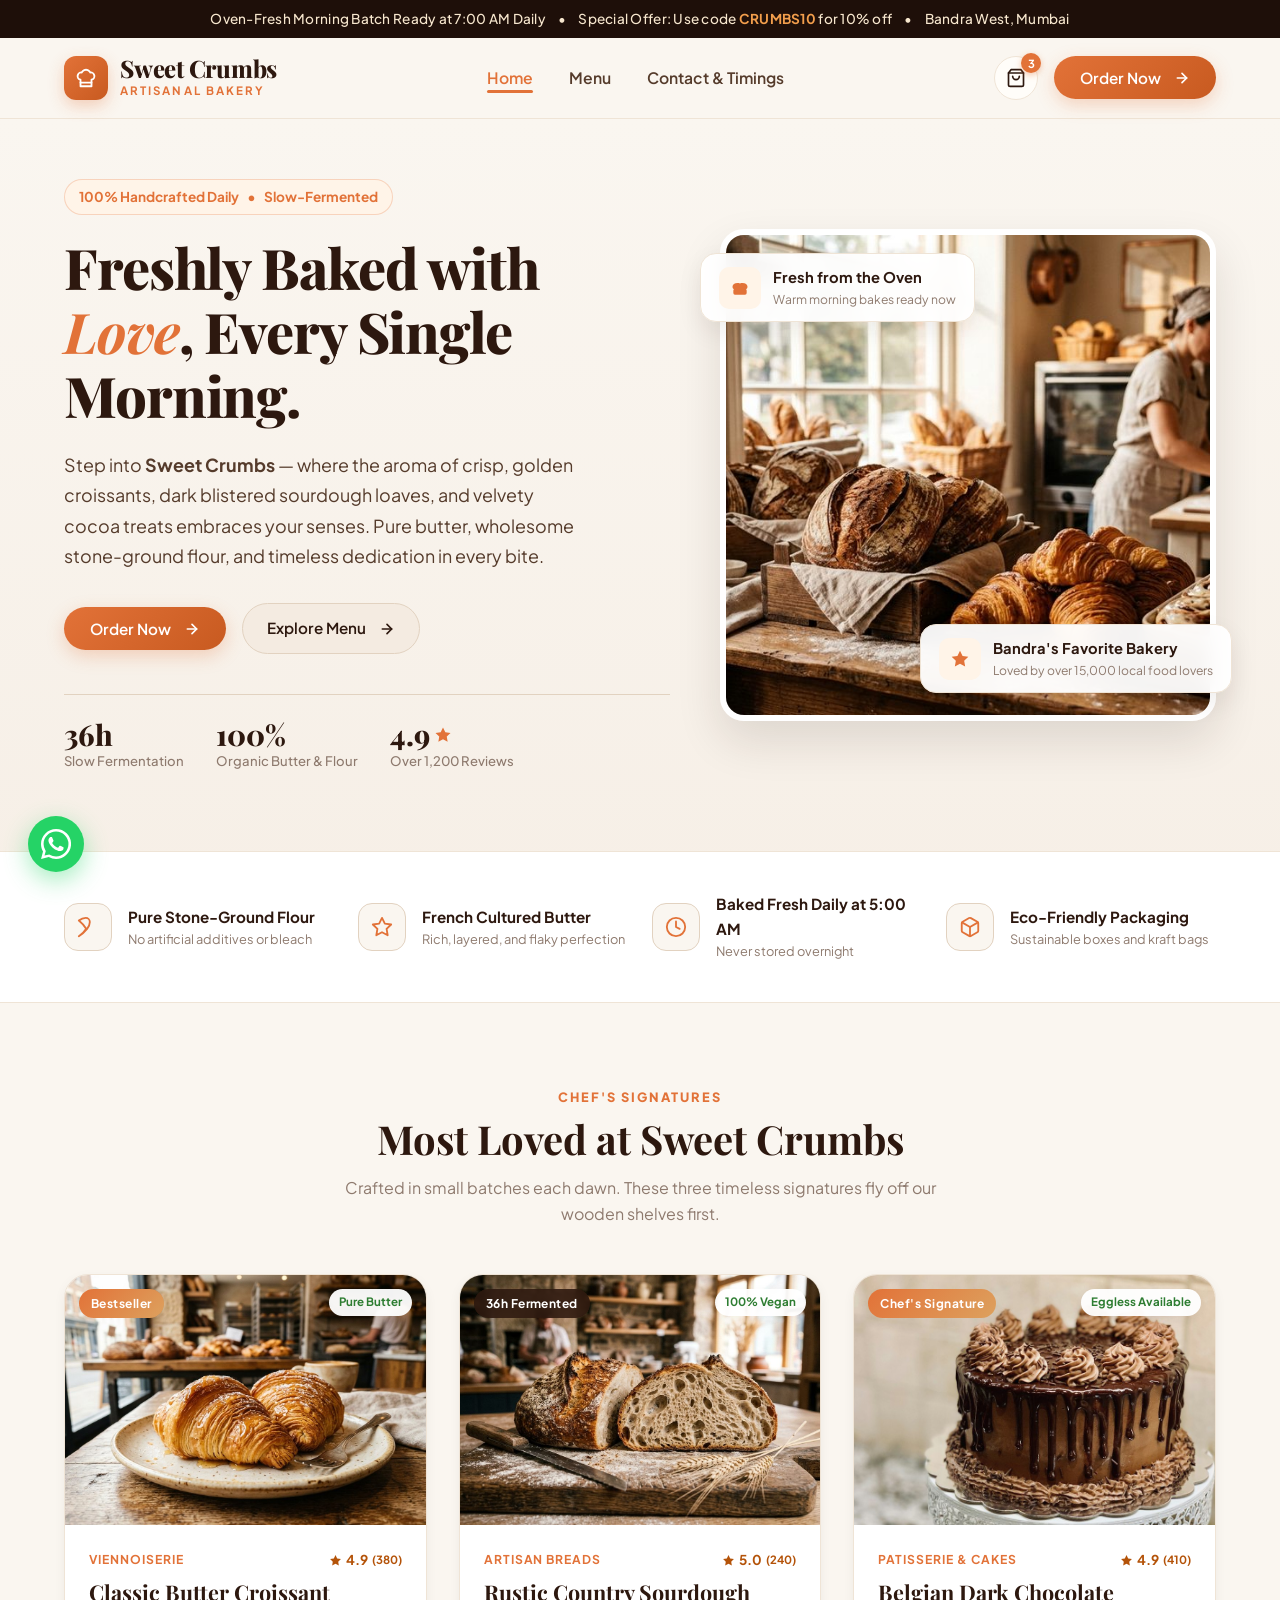
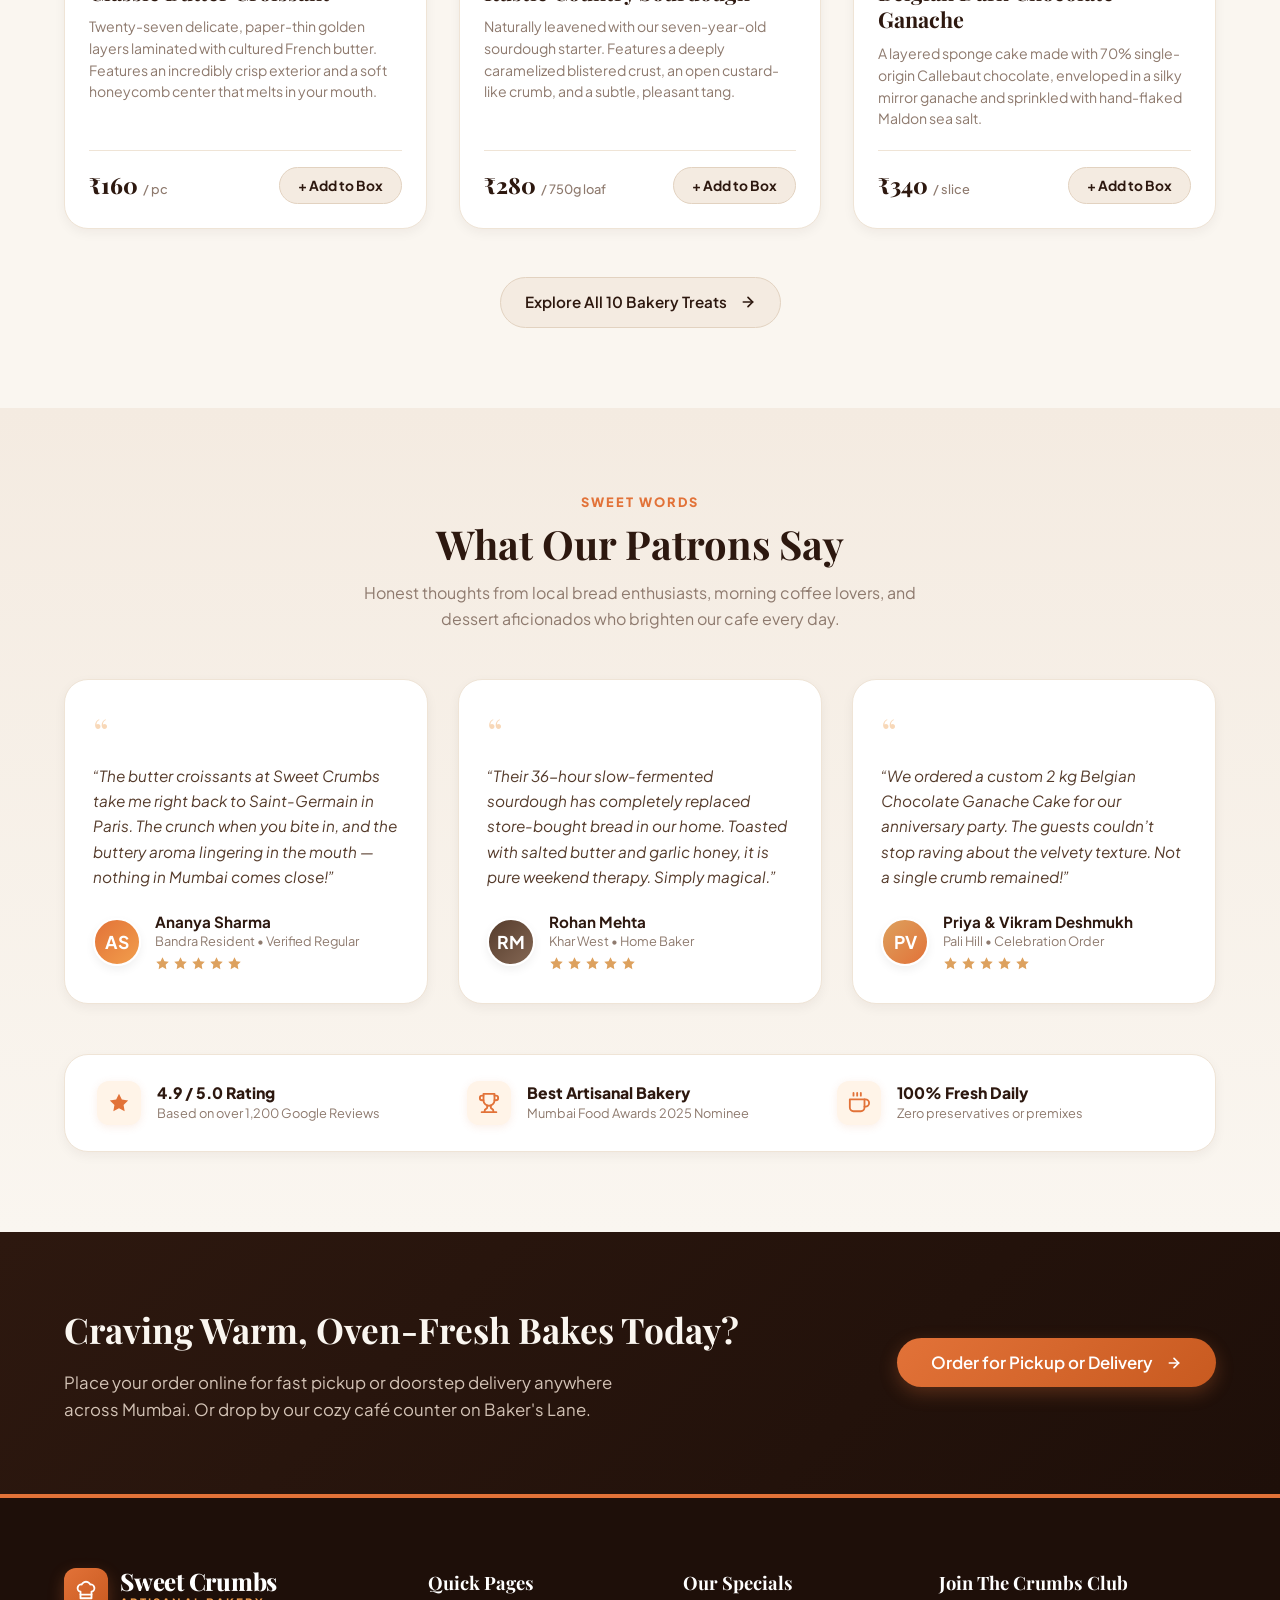
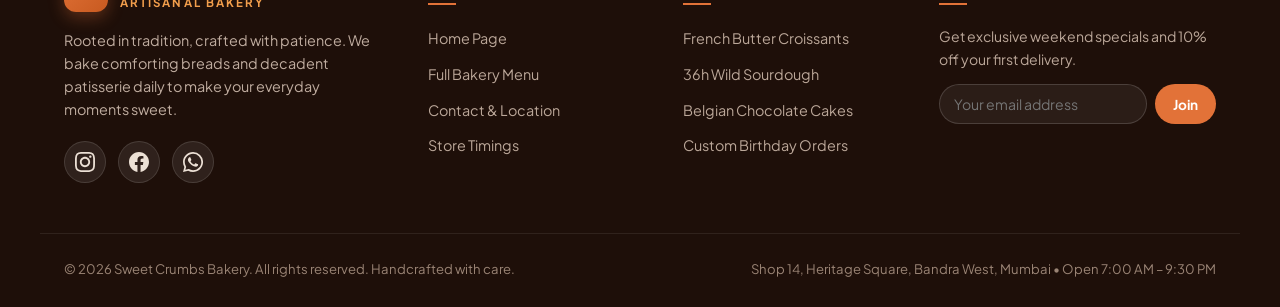
==== commit 74646daa: "Fix mobile alignment for dietary pills and trust banner, optimize images with lazy loading, and add " ====
--- a/index.html
+++ b/index.html
@@ -5,6 +5,9 @@
   <meta name="viewport" content="width=device-width, initial-scale=1.0">
   <title>Sweet Crumbs — Artisanal Bakery & Patisserie</title>
   <meta name="description" content="Welcome to Sweet Crumbs. Freshly baked artisanal sourdough, buttery French croissants, handcrafted pastries and specialty coffee. Baked fresh every morning.">
+  <link rel="preconnect" href="https://fonts.googleapis.com">
+  <link rel="preconnect" href="https://fonts.gstatic.com" crossorigin>
+  <link href="https://fonts.googleapis.com/css2?family=Playfair+Display:ital,wght@0,500;0,600;0,700;0,800;1,400;1,600&family=Plus+Jakarta+Sans:wght@300;400;500;600;700&display=swap" rel="stylesheet">
   <link rel="stylesheet" href="assets/css/styles.css">
   <link rel="icon" href="data:image/svg+xml,<svg xmlns='http://www.w3.org/2000/svg' viewBox='0 0 24 24' fill='%23E27238'><path d='M6 13.87A4 4 0 0 1 7.41 6a5.11 5.11 0 0 1 1.05-1.54 5 5 0 0 1 7.08 0A5.11 5.11 0 0 1 16.59 6 4 4 0 0 1 18 13.87V21H6Z'/><line x1='6' y1='17' x2='18' y2='17' stroke='%23FAF6F0' stroke-width='2'/></svg>">
 </head>
@@ -166,7 +169,7 @@
         </div>
 
         <div class="hero-image-card">
-          <img src="assets/images/hero-banner.jpg" alt="Sweet Crumbs artisanal bakery counter with fresh breads and croissants" id="heroMainImage">
+          <img src="assets/images/hero-banner.jpg" alt="Sweet Crumbs artisanal bakery counter with fresh breads and croissants" id="heroMainImage" width="1000" height="558" fetchpriority="high" decoding="async">
         </div>
 
         <div class="floating-badge badge-bottom">
@@ -253,7 +256,7 @@
           <div class="card-img-wrap">
             <span class="card-badge gold">Bestseller</span>
             <span class="card-diet-tag">Pure Butter</span>
-            <img src="assets/images/butter-croissant.jpg" alt="Golden flaky French Butter Croissant">
+            <img src="assets/images/butter-croissant.jpg" alt="Golden flaky French Butter Croissant" width="800" height="600" loading="lazy" decoding="async">
           </div>
           <div class="card-content">
             <div class="card-meta">
@@ -281,7 +284,7 @@
           <div class="card-img-wrap">
             <span class="card-badge">36h Fermented</span>
             <span class="card-diet-tag">100% Vegan</span>
-            <img src="assets/images/artisan-sourdough.jpg" alt="Rustic sliced Country Sourdough Loaf">
+            <img src="assets/images/artisan-sourdough.jpg" alt="Rustic sliced Country Sourdough Loaf" width="800" height="600" loading="lazy" decoding="async">
           </div>
           <div class="card-content">
             <div class="card-meta">
@@ -309,7 +312,7 @@
           <div class="card-img-wrap">
             <span class="card-badge gold">Chef's Signature</span>
             <span class="card-diet-tag">Eggless Available</span>
-            <img src="assets/images/chocolate-cake.jpg" alt="Decadent Belgian Dark Chocolate Truffle Cake slice">
+            <img src="assets/images/chocolate-cake.jpg" alt="Decadent Belgian Dark Chocolate Truffle Cake slice" width="800" height="600" loading="lazy" decoding="async">
           </div>
           <div class="card-content">
             <div class="card-meta">
@@ -429,7 +432,7 @@
               <path d="M12 2l3.09 6.26L22 9.27l-5 4.87 1.18 6.88L12 17.77l-6.18 3.25L7 14.14 2 9.27l6.91-1.01L12 2z"/>
             </svg>
           </div>
-          <div>
+          <div class="trust-item-content">
             <div class="trust-item-title">4.9 / 5.0 Rating</div>
             <div class="trust-item-sub">Based on over 1,200 Google Reviews</div>
           </div>
@@ -440,7 +443,7 @@
               <path d="M6 9H4.5a2.5 2.5 0 0 1 0-5H6"/><path d="M18 9h1.5a2.5 2.5 0 0 0 0-5H18"/><path d="M4 22h16"/><path d="M10 14.66V17c0 .55-.47.98-.97 1.21C7.85 18.75 7 20.24 7 22"/><path d="M14 14.66V17c0 .55.47.98.97 1.21C16.15 18.75 17 20.24 17 22"/><path d="M18 2H6v7a6 6 0 0 0 12 0V2z"/>
             </svg>
           </div>
-          <div>
+          <div class="trust-item-content">
             <div class="trust-item-title">Best Artisanal Bakery</div>
             <div class="trust-item-sub">Mumbai Food Awards 2025 Nominee</div>
           </div>
@@ -451,7 +454,7 @@
               <path d="M18 8h1a4 4 0 0 1 0 8h-1"/><path d="M2 8h16v9a4 4 0 0 1-4 4H6a4 4 0 0 1-4-4V8z"/><line x1="6" y1="1" x2="6" y2="4"/><line x1="10" y1="1" x2="10" y2="4"/><line x1="14" y1="1" x2="14" y2="4"/>
             </svg>
           </div>
-          <div>
+          <div class="trust-item-content">
             <div class="trust-item-title">100% Fresh Daily</div>
             <div class="trust-item-sub">Zero preservatives or premixes</div>
           </div>
--- a/assets/css/styles.css
+++ b/assets/css/styles.css
@@ -3,8 +3,7 @@
    Color Palette: Warm Cream, Deep Cocoa Brown, Baked Orange, Honey Gold
    Typography: Playfair Display + Plus Jakarta Sans
    ============================================================ */
-
-@import url('https://fonts.googleapis.com/css2?family=Playfair+Display:ital,wght@0,500;0,600;0,700;0,800;1,400;1,600&family=Plus+Jakarta+Sans:wght@300;400;500;600;700&display=swap');
+/* Fonts preconnected and loaded via HTML <head> for zero-waterfall performance */
 
 :root {
   /* Color Tokens */
@@ -58,6 +57,32 @@
   font-size: 16px;
 }
 
+/* Page Entry Transition */
+@keyframes pageFadeIn {
+  from {
+    opacity: 0.92;
+    transform: translateY(3px);
+  }
+  to {
+    opacity: 1;
+    transform: translateY(0);
+  }
+}
+
+/* Fast Navigation Top Progress Bar */
+#pageProgressBar {
+  position: fixed;
+  top: 0;
+  left: 0;
+  width: 0%;
+  height: 3px;
+  background: linear-gradient(90deg, var(--color-accent-orange), var(--color-accent-caramel));
+  z-index: 99999;
+  opacity: 0;
+  transition: width 0.28s ease, opacity 0.25s ease;
+  pointer-events: none;
+}
+
 body {
   font-family: var(--font-sans);
   background-color: var(--bg-cream);
@@ -67,6 +92,7 @@
   min-height: 100vh;
   display: flex;
   flex-direction: column;
+  animation: pageFadeIn 0.22s ease-out;
 }
 
 img {
@@ -880,35 +906,58 @@
   margin-top: 50px;
   background: var(--bg-card);
   border-radius: var(--radius-lg);
-  padding: 24px 32px;
-  display: flex;
-  align-items: center;
-  justify-content: space-around;
-  flex-wrap: wrap;
+  padding: 26px 32px;
+  display: grid;
+  grid-template-columns: repeat(3, 1fr);
+  align-items: center;
   gap: 24px;
   border: 1px solid var(--border-light);
+  box-shadow: var(--shadow-sm);
 }
 
 .trust-item {
   display: flex;
   align-items: center;
-  gap: 12px;
+  gap: 16px;
+  width: 100%;
 }
 
 .trust-item-icon {
-  font-size: 1.8rem;
+  width: 44px;
+  height: 44px;
+  min-width: 44px;
+  border-radius: 12px;
+  background: var(--color-accent-cream);
   color: var(--color-accent-orange);
+  display: flex;
+  align-items: center;
+  justify-content: center;
+  flex-shrink: 0;
+  box-shadow: 0 2px 8px rgba(226, 114, 56, 0.12);
+}
+
+.trust-item-icon svg {
+  width: 22px;
+  height: 22px;
+}
+
+.trust-item-content {
+  flex: 1;
+  min-width: 0;
 }
 
 .trust-item-title {
-  font-size: 1rem;
+  font-size: 0.98rem;
   font-weight: 800;
   color: var(--color-primary-brown);
+  line-height: 1.3;
 }
 
 .trust-item-sub {
   font-size: 0.8rem;
   color: var(--color-text-muted);
+  margin-top: 2px;
+  line-height: 1.35;
 }
 
 /* Callout Banner */
@@ -1032,32 +1081,56 @@
 
 /* Dietary Legend */
 .dietary-legend {
-  margin-bottom: 30px;
+  margin: 18px auto 32px;
   display: flex;
   justify-content: center;
-  gap: 24px;
-  font-size: 0.85rem;
-  color: var(--color-text-muted);
+  align-items: center;
+  flex-wrap: wrap;
+  gap: 10px 14px;
+  padding: 0 12px;
+  max-width: 680px;
 }
 
 .diet-pill {
-  display: flex;
-  align-items: center;
-  gap: 6px;
+  display: inline-flex;
+  align-items: center;
+  gap: 8px;
+  background: #FFFFFF;
+  border: 1px solid var(--border-warm);
+  padding: 7px 16px;
+  border-radius: var(--radius-full);
+  font-size: 0.84rem;
+  font-weight: 600;
+  color: var(--color-brown-medium);
+  white-space: nowrap;
+  box-shadow: 0 2px 6px rgba(45, 24, 15, 0.04);
 }
 
 .dot-green {
-  width: 10px;
-  height: 10px;
+  width: 9px;
+  height: 9px;
+  min-width: 9px;
   border-radius: 50%;
   background: #2E7D32;
+  box-shadow: 0 0 0 2px rgba(46, 125, 50, 0.2);
 }
 
 .dot-orange {
-  width: 10px;
-  height: 10px;
+  width: 9px;
+  height: 9px;
+  min-width: 9px;
   border-radius: 50%;
   background: #E27238;
+  box-shadow: 0 0 0 2px rgba(226, 114, 56, 0.2);
+}
+
+.dot-gold {
+  width: 9px;
+  height: 9px;
+  min-width: 9px;
+  border-radius: 50%;
+  background: #DDA15E;
+  box-shadow: 0 0 0 2px rgba(221, 161, 94, 0.2);
 }
 
 /* Contact Page Specifics */
@@ -1918,6 +1991,25 @@
     grid-template-columns: 1fr;
   }
 
+  /* Trust Banner Stacked on Mobile with Perfect Left Alignment */
+  .trust-banner {
+    grid-template-columns: 1fr;
+    padding: 20px 20px;
+    gap: 14px;
+  }
+
+  .trust-item {
+    width: 100%;
+    padding-bottom: 14px;
+    border-bottom: 1px solid var(--border-light);
+    justify-content: flex-start;
+  }
+
+  .trust-item:last-child {
+    padding-bottom: 0;
+    border-bottom: none;
+  }
+
   .form-grid {
     grid-template-columns: 1fr;
   }
@@ -2058,4 +2150,15 @@
   .contact-form-card {
     padding: 24px 18px;
   }
-}
+
+  /* Dietary Legend on compact screens */
+  .dietary-legend {
+    gap: 8px 10px;
+    margin: 16px auto 26px;
+  }
+
+  .diet-pill {
+    padding: 6px 12px;
+    font-size: 0.78rem;
+  }
+}
